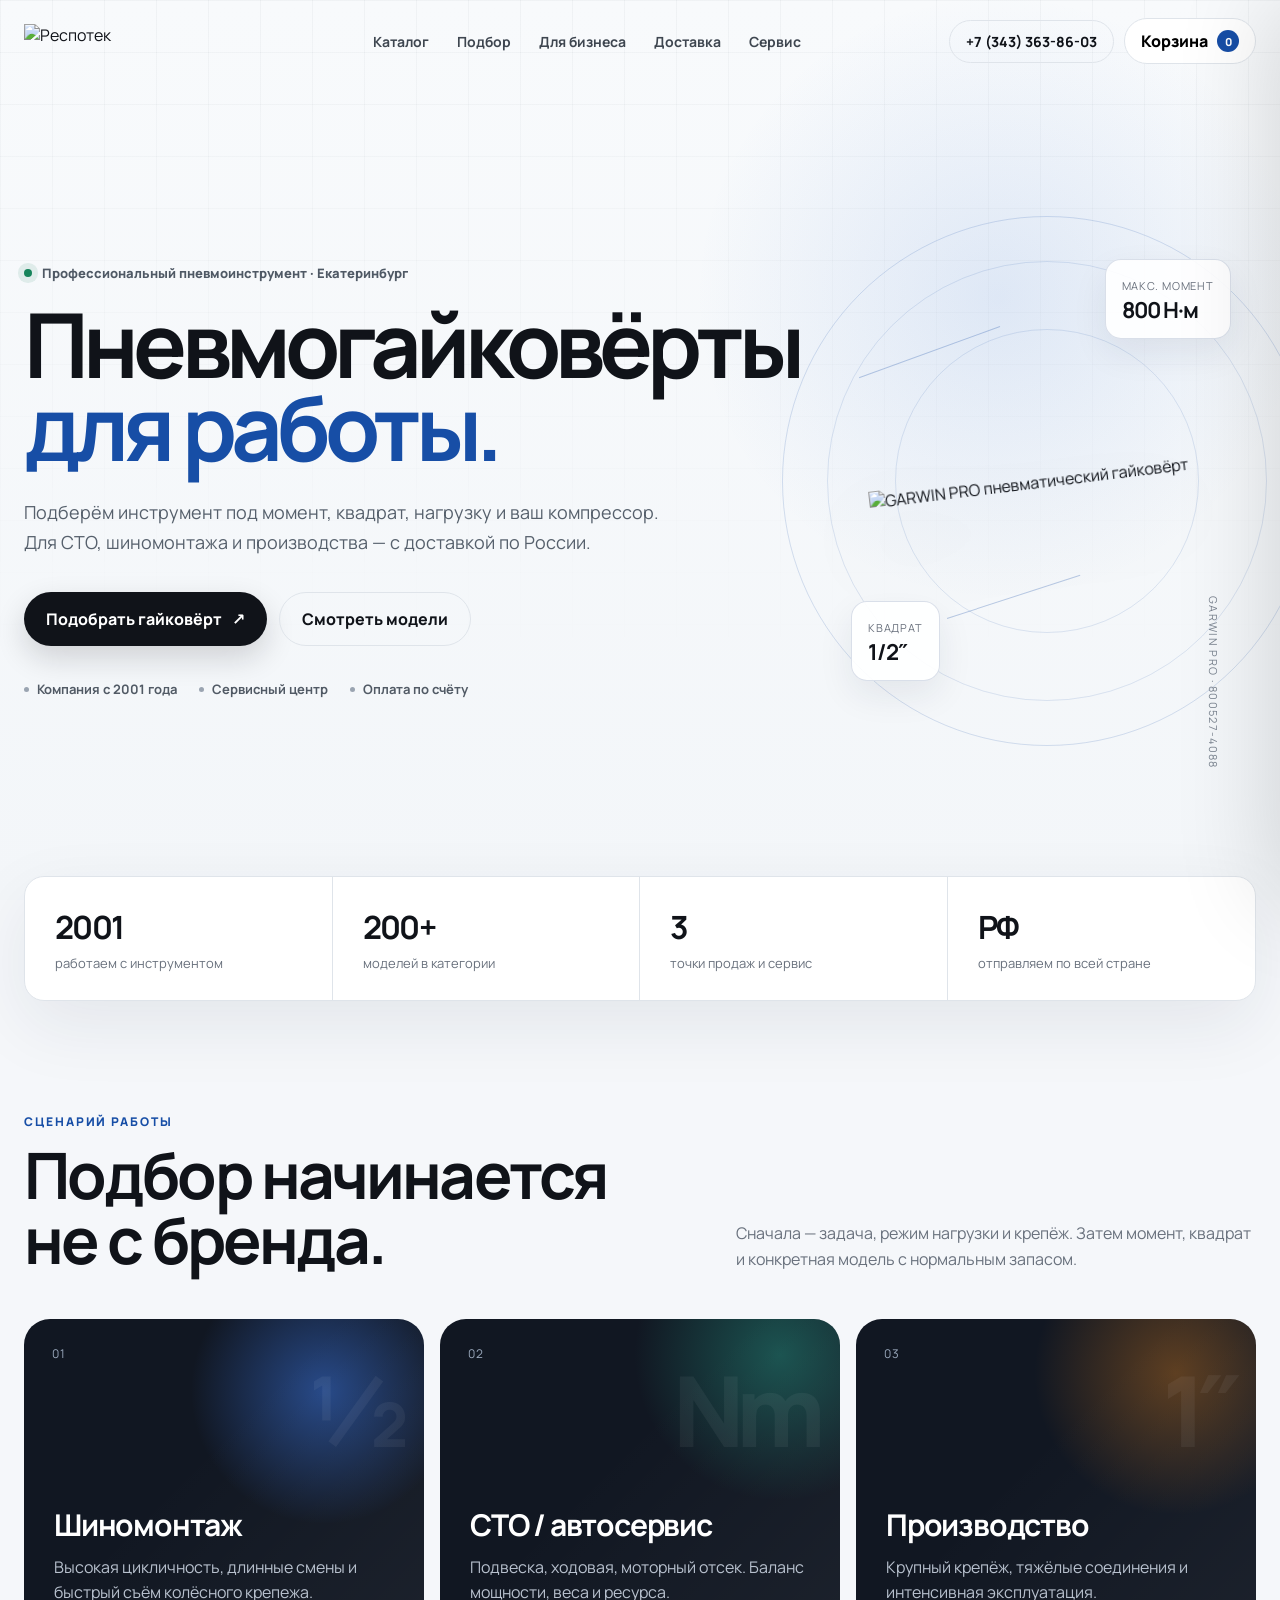
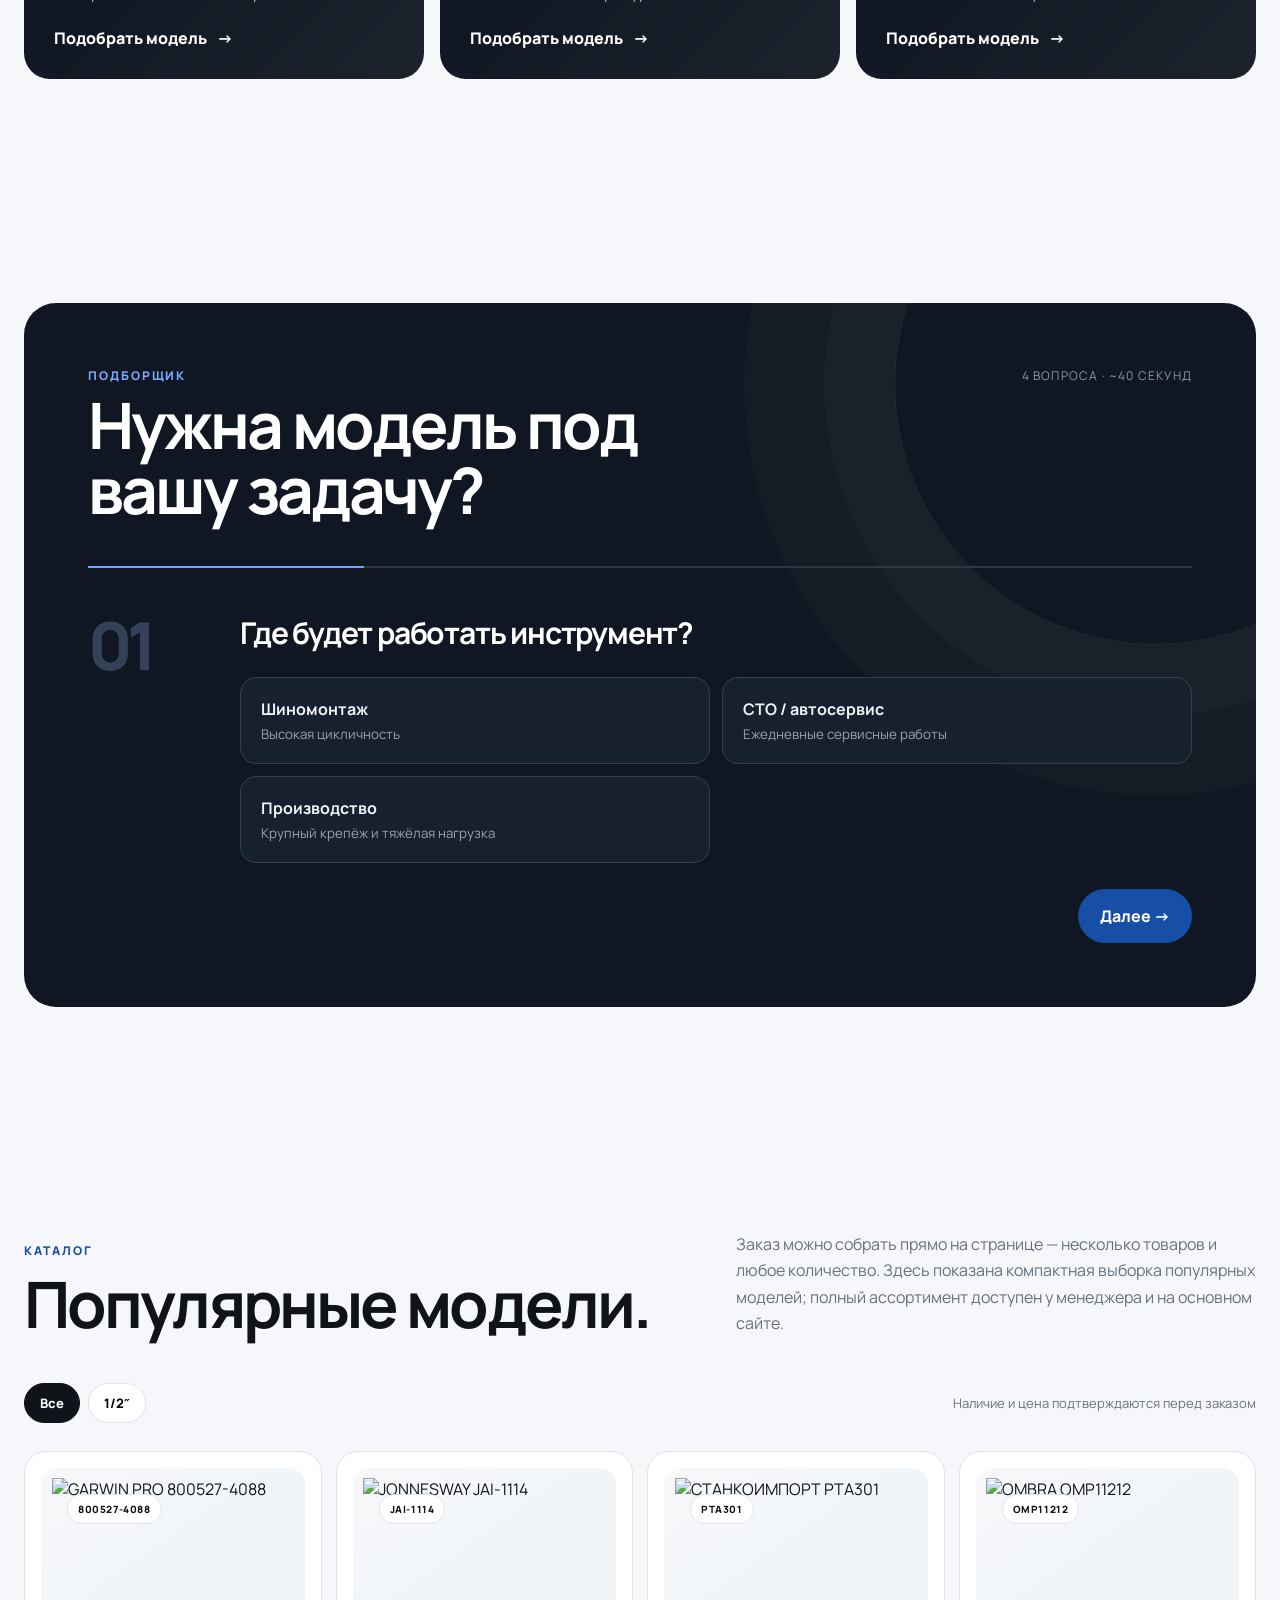
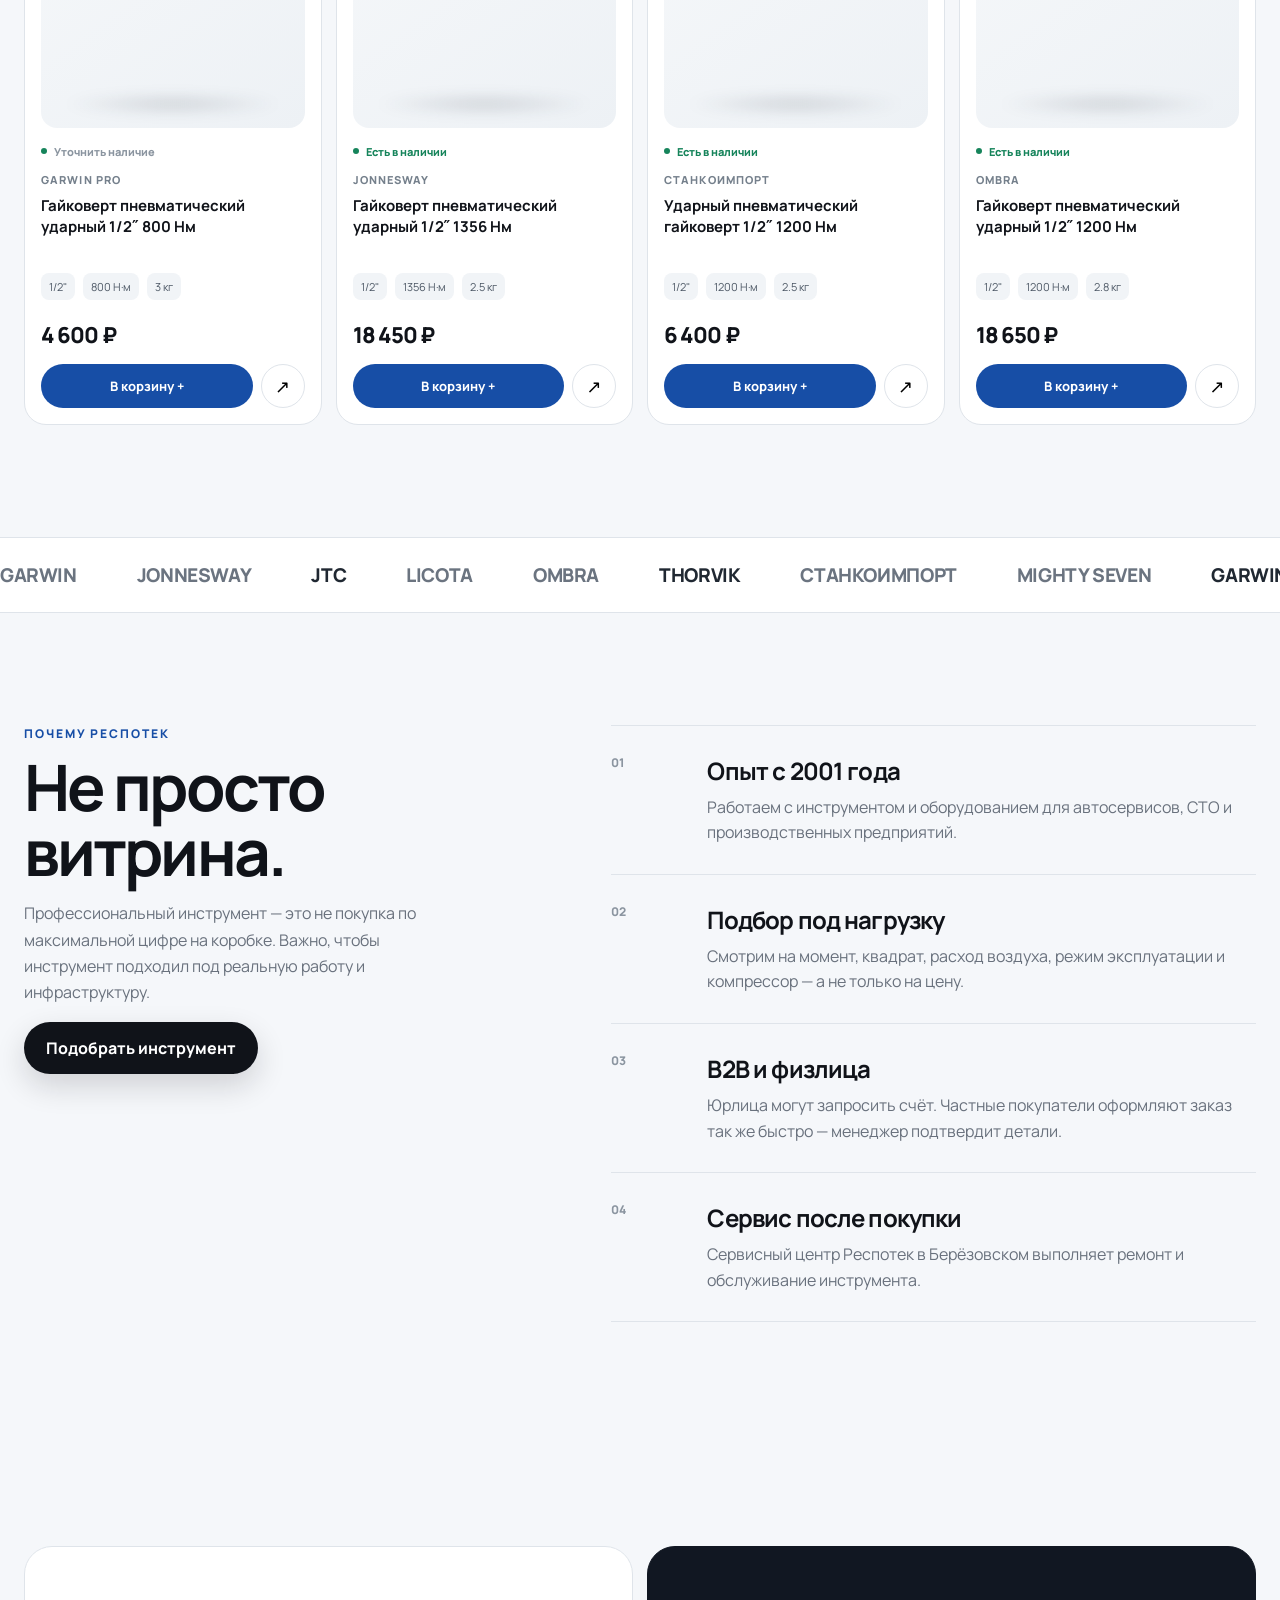
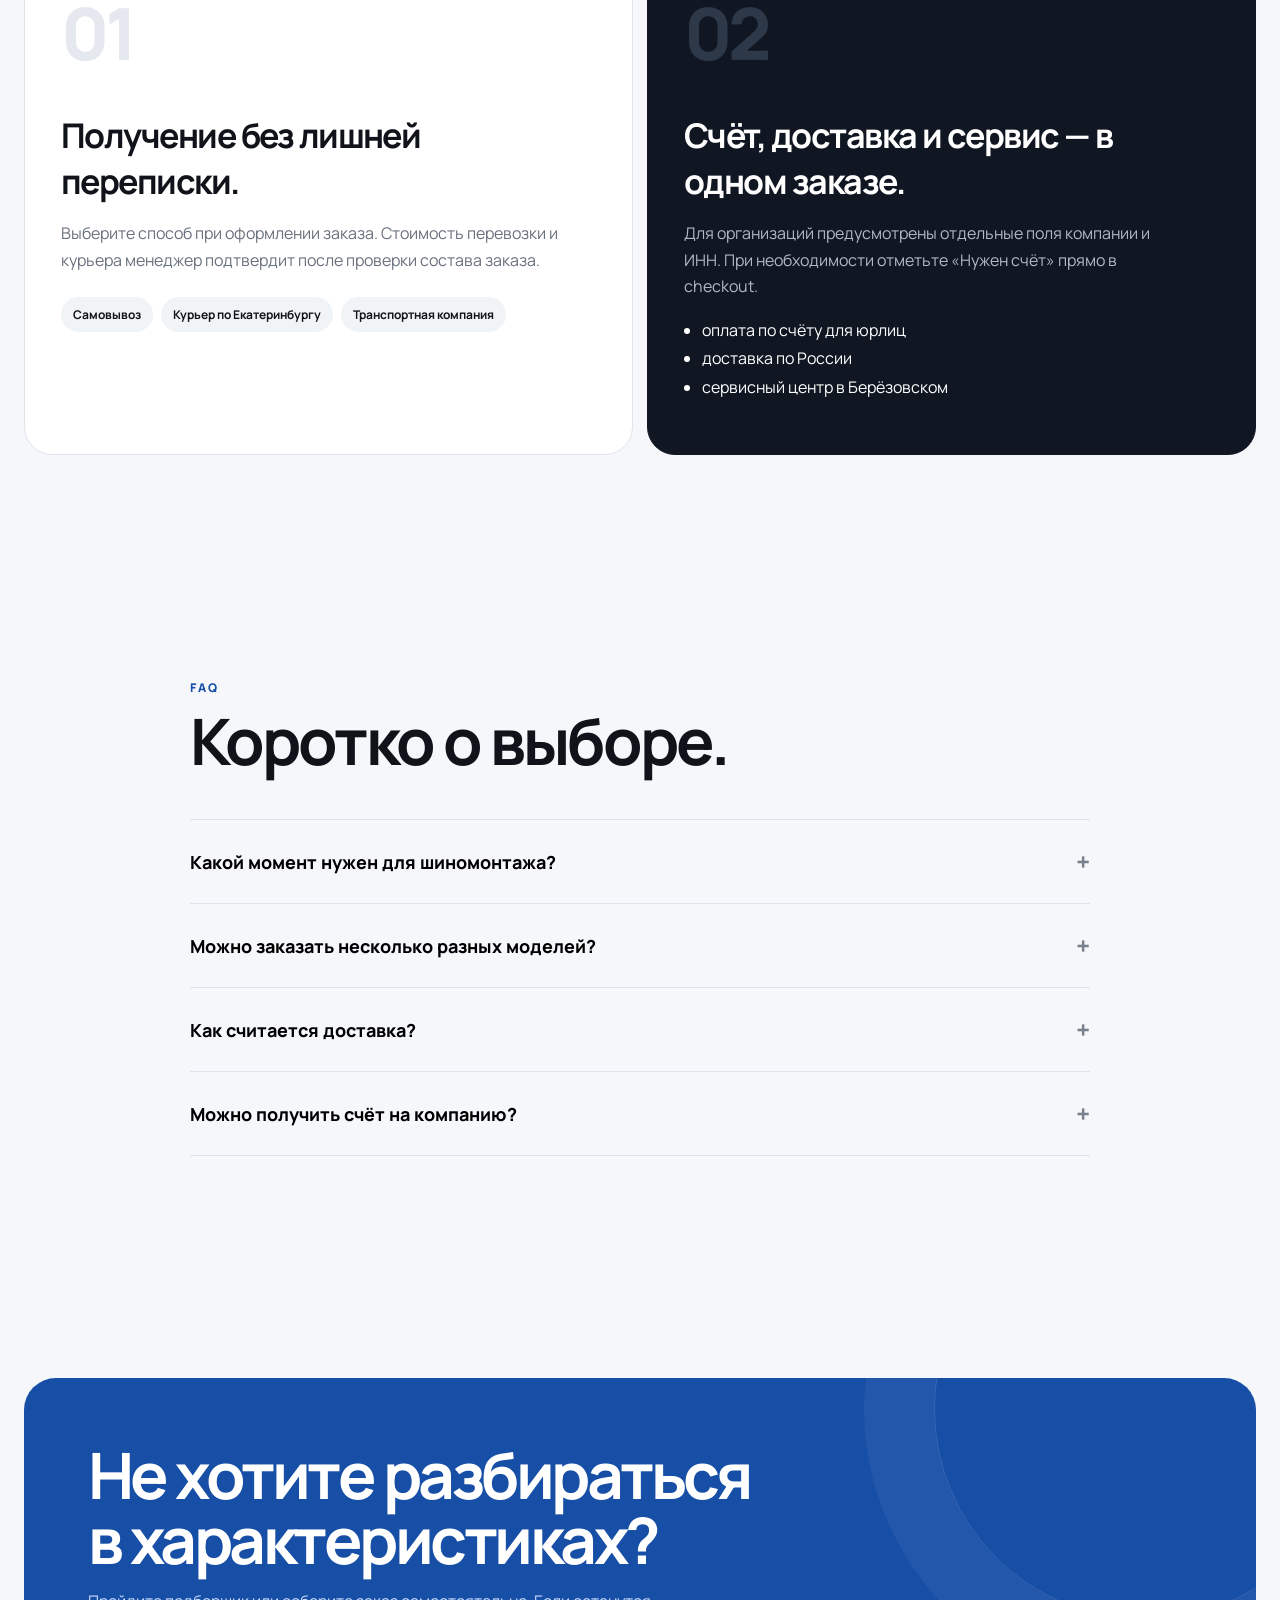
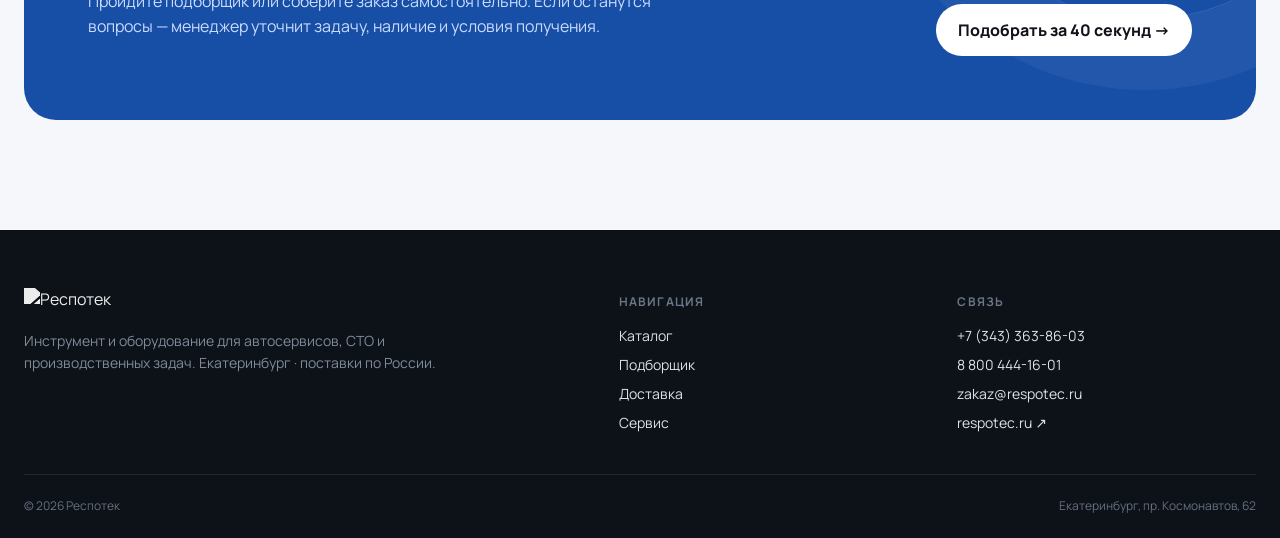
==== index-v2.html @ fa874c4f "Add lightweight v2 landing page" ====
<!doctype html>
<html lang="ru">
<head>
  <meta charset="utf-8">
  <meta name="viewport" content="width=device-width,initial-scale=1,viewport-fit=cover">
  <meta name="theme-color" content="#f5f7fa">
  <meta name="description" content="Пневмогайковёрты для СТО, шиномонтажа и производства. Подбор по моменту, квадрату и нагрузке. Респотек — с 2001 года.">
  <title>Пневмогайковёрты для профессиональной работы — Респотек</title>
  <link rel="preconnect" href="https://fonts.googleapis.com">
  <link rel="preconnect" href="https://fonts.gstatic.com" crossorigin>
  <link href="https://fonts.googleapis.com/css2?family=Manrope:wght@400;500;600;700;800&display=swap" rel="stylesheet">
  <link rel="stylesheet" href="v2.css?v=1">
</head>
<body>
  <header class="site-header" id="header">
    <div class="container header-row">
      <a href="#top" aria-label="Респотек"><img class="logo" src="https://respotec.ru/upload/CMax/6ab/kxvz2gpqhuf4oqn47p6lss56fytuywfl.png" alt="Респотек"></a>
      <nav class="nav" aria-label="Основная навигация">
        <a href="#catalog">Каталог</a><a href="#selector">Подбор</a><a href="#business">Для бизнеса</a><a href="#delivery">Доставка</a><a href="#service">Сервис</a>
      </nav>
      <div class="header-actions">
        <a class="btn small ghost" href="tel:+73433638603">+7 (343) 363-86-03</a>
        <button class="cart-btn" id="openCart" type="button" aria-label="Открыть корзину"><span class="cart-label">Корзина</span><span class="cart-count" id="cartCount">0</span></button>
        <button class="icon-btn menu-btn" id="menuBtn" type="button" aria-label="Меню">☰</button>
      </div>
    </div>
  </header>

  <main id="top">
    <section class="hero">
      <div class="container hero-grid">
        <div class="hero-copy">
          <div class="hero-kicker intro"><i></i>Профессиональный пневмоинструмент · Екатеринбург</div>
          <h1 class="intro i2">Пневмогайковёрты<br><span>для работы.</span></h1>
          <p class="hero-sub intro i3">Подберём инструмент под момент, квадрат, нагрузку и ваш компрессор. Для СТО, шиномонтажа и производства — с доставкой по России.</p>
          <div class="hero-actions intro i4">
            <a class="btn primary" href="#selector">Подобрать гайковёрт <span>↗</span></a>
            <a class="btn ghost" href="#catalog">Смотреть модели</a>
          </div>
          <div class="hero-proof intro i4"><span>Компания с 2001 года</span><span>Сервисный центр</span><span>Оплата по счёту</span></div>
        </div>
        <div class="hero-visual intro" aria-label="GARWIN PRO, пневмогайковёрт 1/2 дюйма">
          <div class="hero-orbit"></div>
          <div class="tech-line line1"></div><div class="tech-line line2"></div>
          <div class="tech-label tl-1"><small>Макс. момент</small><b>800 Н·м</b></div>
          <div class="tech-label tl-2"><small>Квадрат</small><b>1/2″</b></div>
          <img class="hero-product" src="https://respotec.ru/upload/iblock/362/y00v2ydqob04ylnr26zax6tfnoasv80i.jpg" alt="GARWIN PRO пневматический гайковёрт" fetchpriority="high">
          <div class="hero-note">GARWIN PRO · 800527-4088</div>
        </div>
      </div>
    </section>

    <div class="metrics reveal">
      <div class="container metric-shell">
        <div class="metric"><b>2001</b><span>работаем с инструментом</span></div>
        <div class="metric"><b>200+</b><span>моделей в категории</span></div>
        <div class="metric"><b>3</b><span>точки продаж и сервис</span></div>
        <div class="metric"><b>РФ</b><span>отправляем по всей стране</span></div>
      </div>
    </div>

    <section class="section" id="applications">
      <div class="container">
        <div class="section-head reveal"><div><div class="eyebrow">Сценарий работы</div><h2>Подбор начинается<br>не с бренда.</h2></div><p class="section-lead">Сначала — задача, режим нагрузки и крепёж. Затем момент, квадрат и конкретная модель с нормальным запасом.</p></div>
        <div class="use-grid">
          <a class="use-card reveal" href="#selector" data-preset="tire"><span class="use-index">01</span><span class="use-symbol">½</span><h3>Шиномонтаж</h3><p>Высокая цикличность, длинные смены и быстрый съём колёсного крепежа.</p><span class="link">Подобрать модель <i>→</i></span></a>
          <a class="use-card reveal" href="#selector" data-preset="sto"><span class="use-index">02</span><span class="use-symbol">Nm</span><h3>СТО / автосервис</h3><p>Подвеска, ходовая, моторный отсек. Баланс мощности, веса и ресурса.</p><span class="link">Подобрать модель <i>→</i></span></a>
          <a class="use-card reveal" href="#selector" data-preset="industry"><span class="use-index">03</span><span class="use-symbol">1″</span><h3>Производство</h3><p>Крупный крепёж, тяжёлые соединения и интенсивная эксплуатация.</p><span class="link">Подобрать модель <i>→</i></span></a>
        </div>
      </div>
    </section>

    <section class="section" id="selector">
      <div class="container">
        <div class="selector-wrap reveal">
          <div class="selector-top"><div><div class="eyebrow" style="color:#79a8ff">Подборщик</div><h2>Нужна модель под вашу задачу?</h2></div><div class="selector-meta">4 вопроса · ~40 секунд</div></div>
          <div class="progress"><span id="progressBar" style="width:25%"></span></div>
          <div class="selector-body" id="selectorBody"><div class="step-no" id="stepNo">01</div><div class="question"><h3 id="questionTitle"></h3><div class="choice-grid" id="choices"></div><div class="selector-actions"><button class="btn ghost" id="prevStep" type="button">← Назад</button><button class="btn blue" id="nextStep" type="button">Далее →</button></div></div></div>
          <div class="selector-results" id="selectorResults"><div class="section-head" style="margin-bottom:24px"><div><div class="eyebrow" style="color:#79a8ff">Результат</div><h2 style="font-size:38px">Подходящие модели</h2></div><p class="section-lead" style="color:#9ba8b8">Мы учитываем задачу, момент, квадрат и бюджет. Финальное наличие менеджер подтверждает перед оформлением.</p></div><div class="result-grid" id="resultGrid"></div><div style="margin-top:22px"><button class="btn ghost" id="restartSelector" type="button">Пройти ещё раз</button></div></div>
        </div>
      </div>
    </section>

    <section class="section" id="catalog">
      <div class="container">
        <div class="section-head reveal"><div><div class="eyebrow">Каталог</div><h2>Популярные модели.</h2></div><p class="section-lead">Заказ можно собрать прямо на странице — несколько товаров и любое количество. Полный ассортимент подключим из выгрузки после согласования v2.</p></div>
        <div class="catalog-toolbar reveal"><div class="chips" id="filterChips"><button class="chip active" data-filter="all">Все</button><button class="chip" data-filter='1/2"'>1/2″</button><button class="chip" data-filter='3/4"'>3/4″</button><button class="chip" data-filter='1"'>1″</button></div><div class="catalog-note">Цены — из выгрузки каталога</div></div>
        <div class="product-grid" id="productGrid"></div>
      </div>
    </section>

    <div class="brands" aria-label="Бренды в ассортименте"><div class="brand-track" id="brandTrack"><span>GARWIN</span><span>JONNESWAY</span><span>JTC</span><span>LICOTA</span><span>OMBRA</span><span>THORVIK</span><span>СТАНКОИМПОРТ</span><span>MIGHTY SEVEN</span><span>GARWIN</span><span>JONNESWAY</span><span>JTC</span><span>LICOTA</span><span>OMBRA</span><span>THORVIK</span><span>СТАНКОИМПОРТ</span><span>MIGHTY SEVEN</span></div></div>

    <section class="section" id="business">
      <div class="container why-grid">
        <div class="why-sticky reveal"><div class="eyebrow">Почему Респотек</div><h2>Не просто<br>витрина.</h2><p>Профессиональный инструмент — это не покупка по максимальной цифре на коробке. Важно, чтобы инструмент подходил под реальную работу и инфраструктуру.</p><a class="btn primary" href="#selector">Подобрать инструмент</a></div>
        <div class="fact-list">
          <article class="fact reveal"><div class="fact-no">01</div><div><h3>Опыт с 2001 года</h3><p>Работаем с инструментом и оборудованием для автосервисов, СТО и производственных предприятий.</p></div></article>
          <article class="fact reveal"><div class="fact-no">02</div><div><h3>Подбор под нагрузку</h3><p>Смотрим на момент, квадрат, расход воздуха, режим эксплуатации и компрессор — а не только на цену.</p></div></article>
          <article class="fact reveal"><div class="fact-no">03</div><div><h3>B2B и физлица</h3><p>Юрлица могут запросить счёт. Частные покупатели оформляют заказ так же быстро — менеджер подтвердит детали.</p></div></article>
          <article class="fact reveal"><div class="fact-no">04</div><div><h3>Сервис после покупки</h3><p>Сервисный центр Респотек в Берёзовском выполняет ремонт и обслуживание инструмента.</p></div></article>
        </div>
      </div>
    </section>

    <section class="section" id="delivery">
      <div class="container service-grid">
        <article class="service-card reveal"><div class="num">01</div><h3>Получение без лишней переписки.</h3><p>Выберите способ при оформлении заказа. Стоимость перевозки и курьера менеджер подтвердит после проверки состава заказа.</p><div class="delivery-pills"><span>Самовывоз</span><span>Курьер по Екатеринбургу</span><span>Транспортная компания</span></div></article>
        <article class="service-card dark reveal" id="service"><div class="num">02</div><h3>Счёт, доставка и сервис — в одном заказе.</h3><p>Для организаций предусмотрены отдельные поля компании и ИНН. При необходимости отметьте «Нужен счёт» прямо в checkout.</p><ul><li>оплата по счёту для юрлиц</li><li>доставка по России</li><li>сервисный центр в Берёзовском</li></ul></article>
      </div>
    </section>

    <section class="section">
      <div class="container faq">
        <div class="section-head reveal"><div><div class="eyebrow">FAQ</div><h2>Коротко о выборе.</h2></div></div>
        <div class="faq-item reveal"><button class="faq-q" type="button">Какой момент нужен для шиномонтажа?<i>+</i></button><div class="faq-a"><p>Зависит от типа транспорта и реальной нагрузки. Для легкового шиномонтажа важен не только максимальный момент, но и скорость, ресурс и масса инструмента. Подборщик помогает сузить выбор, а менеджер может проверить финальную модель.</p></div></div>
        <div class="faq-item reveal"><button class="faq-q" type="button">Можно заказать несколько разных моделей?<i>+</i></button><div class="faq-a"><p>Да. Добавляйте разные товары в корзину, меняйте количество каждой позиции и оформляйте единый заказ.</p></div></div>
        <div class="faq-item reveal"><button class="faq-q" type="button">Как считается доставка?<i>+</i></button><div class="faq-a"><p>Самовывоз — без стоимости доставки. Курьер по Екатеринбургу и транспортная компания пока подтверждаются менеджером после оформления. Следующий этап — подключение автоматического расчёта по весу и габаритам товаров.</p></div></div>
        <div class="faq-item reveal"><button class="faq-q" type="button">Можно получить счёт на компанию?<i>+</i></button><div class="faq-a"><p>Да. В оформлении выберите «Компания», укажите название и ИНН, затем отметьте «Нужен счёт на оплату».</p></div></div>
      </div>
    </section>

    <section class="final-cta">
      <div class="container cta-box reveal"><div><h2>Не хотите разбираться<br>в характеристиках?</h2><p>Пройдите подборщик или соберите заказ самостоятельно. Если останутся вопросы — менеджер уточнит задачу, наличие и условия получения.</p></div><a class="btn" href="#selector">Подобрать за 40 секунд →</a></div>
    </section>
  </main>

  <footer class="footer">
    <div class="container footer-grid">
      <div><img class="footer-logo" src="https://respotec.ru/upload/CMax/6ab/kxvz2gpqhuf4oqn47p6lss56fytuywfl.png" alt="Респотек"><p class="footer-copy">Инструмент и оборудование для автосервисов, СТО и производственных задач. Екатеринбург · поставки по России.</p></div>
      <div><h4>Навигация</h4><div class="footer-links"><a href="#catalog">Каталог</a><a href="#selector">Подборщик</a><a href="#delivery">Доставка</a><a href="#service">Сервис</a></div></div>
      <div><h4>Связь</h4><div class="footer-links"><a href="tel:+73433638603">+7 (343) 363-86-03</a><a href="tel:+78004441601">8 800 444-16-01</a><a href="mailto:zakaz@respotec.ru">zakaz@respotec.ru</a><a href="https://respotec.ru/" target="_blank" rel="noopener">respotec.ru ↗</a></div></div>
    </div>
    <div class="container footer-bottom"><span>© 2026 Респотек</span><span>Екатеринбург, пр. Космонавтов, 62</span></div>
  </footer>

  <div class="overlay" id="overlay"></div>
  <aside class="drawer" id="cartDrawer" aria-label="Корзина" aria-hidden="true">
    <div class="drawer-head"><h3>Ваш заказ</h3><button class="icon-btn" id="closeCart" type="button" aria-label="Закрыть">×</button></div>
    <div class="drawer-body" id="cartItems"></div>
    <div class="drawer-foot"><div class="cart-total"><span>Товары</span><b id="cartTotal">0 ₽</b></div><button class="btn primary full" id="checkoutBtn" type="button">Оформить заказ →</button></div>
  </aside>

  <div class="modal" id="checkoutModal" aria-hidden="true">
    <div class="modal-card">
      <div class="modal-head"><h3>Оформление заказа</h3><button class="icon-btn modal-close" type="button">×</button></div>
      <div class="modal-content checkout-grid">
        <form id="checkoutForm">
          <div class="form-section"><h4>Покупатель</h4><div class="seg"><button class="active" type="button" data-buyer="person">Физическое лицо</button><button type="button" data-buyer="company">Компания</button></div></div>
          <div class="field-grid legal-fields" id="legalFields"><div class="field"><label>Компания</label><input class="input" name="company" autocomplete="organization"></div><div class="field"><label>ИНН</label><input class="input" name="inn" inputmode="numeric"></div></div>
          <div class="form-section" style="margin-top:18px"><h4>Контакты</h4><div class="field-grid"><div class="field"><label>Имя</label><input class="input" name="name" required autocomplete="name"></div><div class="field"><label>Телефон</label><input class="input" name="phone" required autocomplete="tel"></div><div class="field"><label>Email</label><input class="input" type="email" name="email" required autocomplete="email"></div><div class="field"><label>Город</label><input class="input" name="city" required autocomplete="address-level2"></div></div></div>
          <div class="form-section"><h4>Получение</h4><div class="field"><label>Способ</label><select class="select" name="delivery" id="deliverySelect"><option>Самовывоз</option><option>Курьер по Екатеринбургу</option><option>Транспортная компания</option></select></div><div class="field" id="addressField" style="display:none;margin-top:10px"><label>Адрес / комментарий по получению</label><input class="input" name="address"></div><label class="check" id="invoiceCheck" style="display:none"><input type="checkbox" name="invoice"> <span>Нужен счёт на оплату</span></label></div>
          <div class="form-section"><div class="field"><label>Комментарий</label><textarea class="textarea" name="comment" placeholder="Например: удобное время для звонка"></textarea></div></div>
          <label class="check"><input type="checkbox" required> <span>Согласен на обработку персональных данных для оформления заказа.</span></label>
          <button class="btn primary full" type="submit" style="margin-top:18px">Оформить заказ</button>
          <div class="status" id="checkoutStatus">В этой версии заказ формируется как письмо на a.tokarev@respotec.ru. Автоматическую серверную отправку подключим отдельным этапом.</div>
        </form>
        <aside class="order-summary"><h4 style="margin:0 0 16px">Состав заказа</h4><div class="summary-items" id="summaryItems"></div><div class="summary-total"><span>Итого</span><b id="summaryTotal">0 ₽</b></div><p class="delivery-note">Стоимость доставки не включена: курьер и транспортная компания пока рассчитываются менеджером после проверки заказа.</p></aside>
      </div>
    </div>
  </div>

  <div class="modal" id="productModal" aria-hidden="true"><div class="modal-card"><div class="modal-head"><h3>Характеристики</h3><button class="icon-btn modal-close" type="button">×</button></div><div class="modal-content" id="productModalBody"></div></div></div>
  <div class="toast" id="toast">Добавлено в корзину</div>

  <script src="v2.js?v=1" defer></script>
</body>
</html>
---- v2.css ----
@import url("v2-css-1.css?v=1");
@import url("v2-css-2.css?v=1");
@import url("v2-css-3.css?v=1");
@import url("v2-css-4.css?v=1");
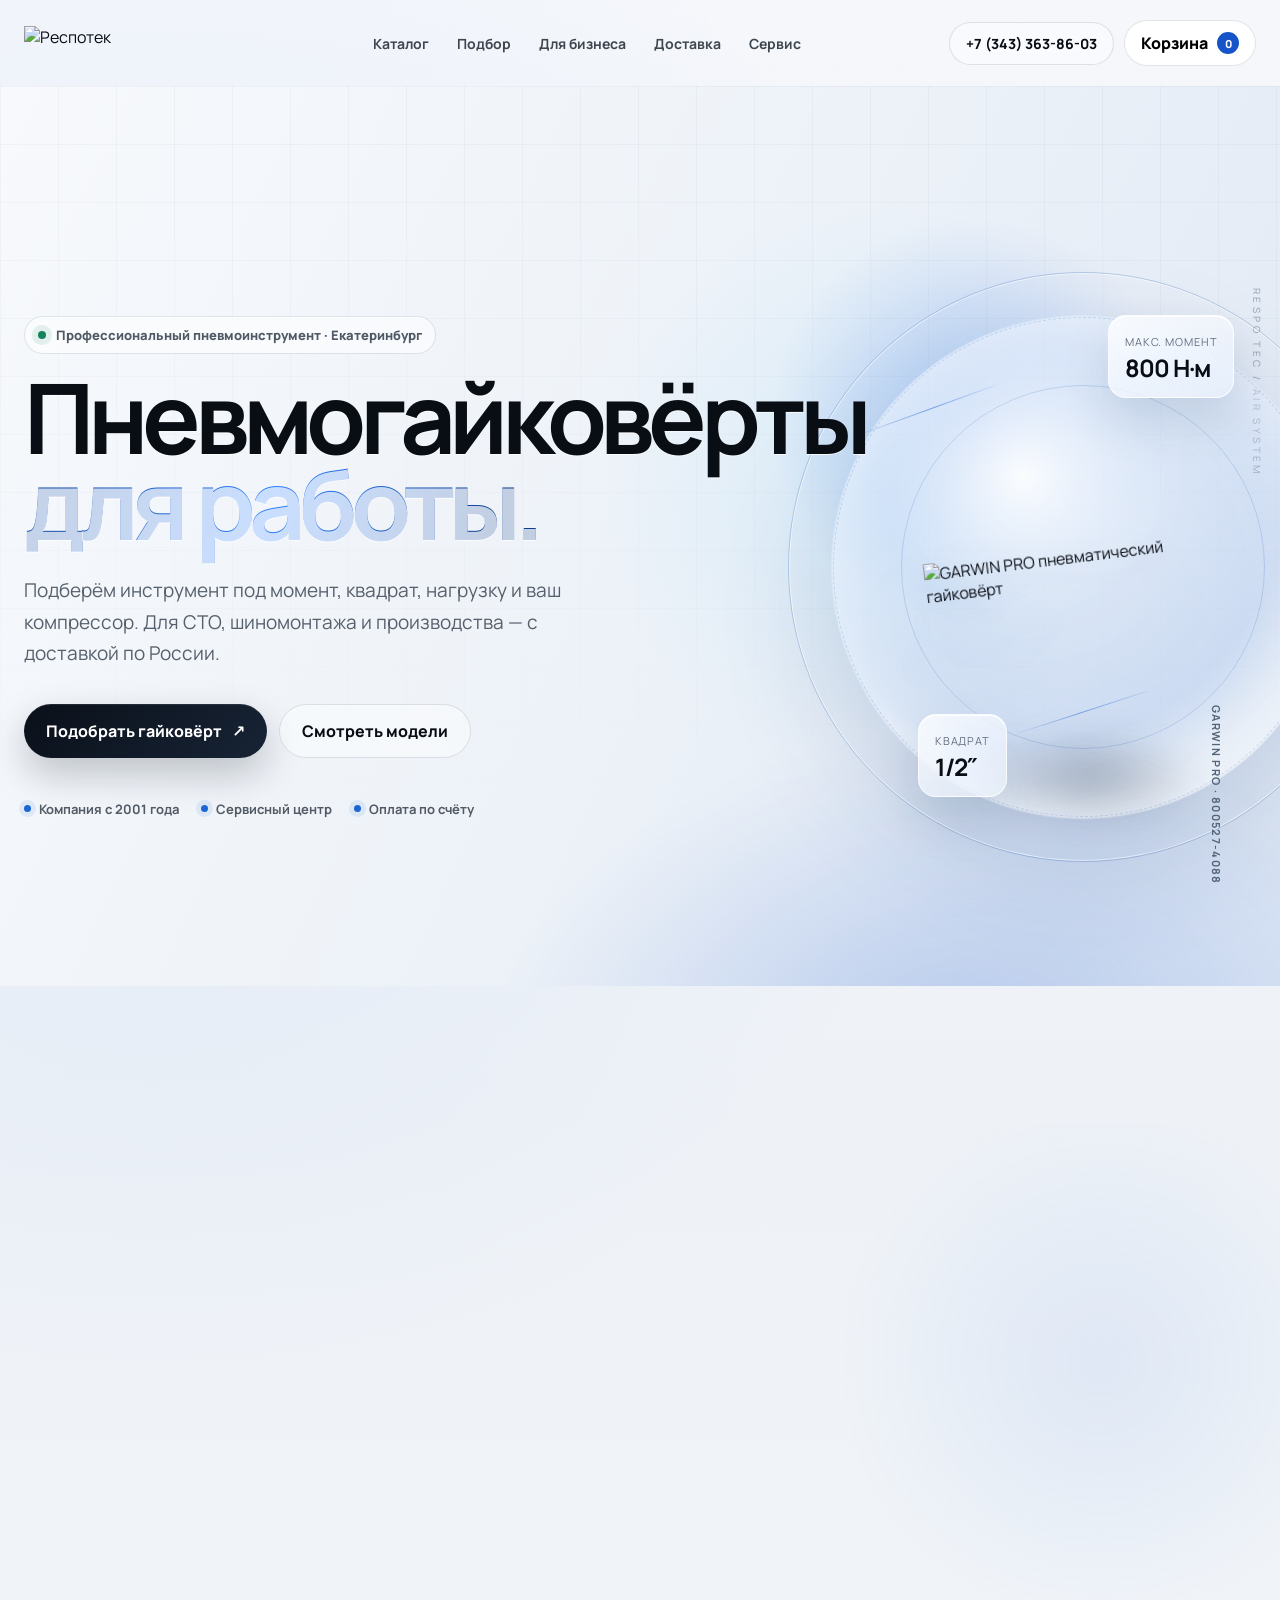
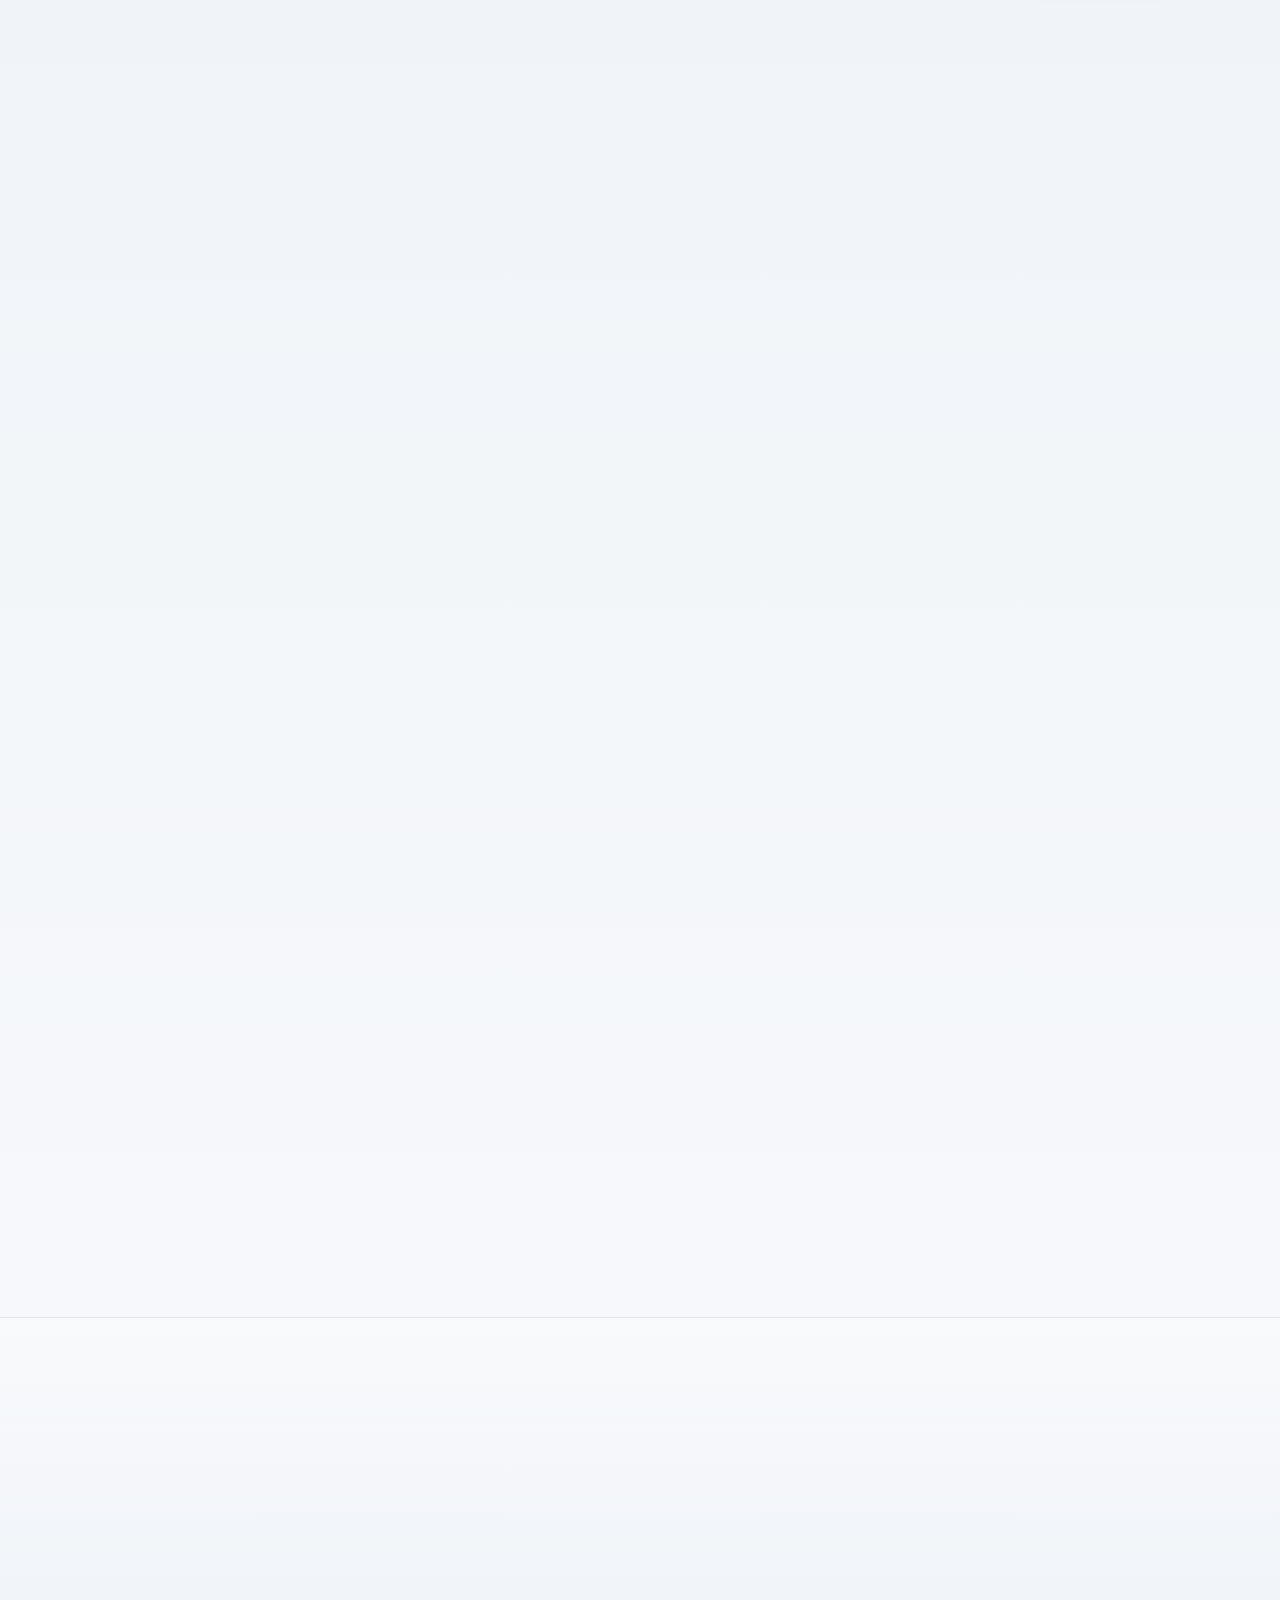
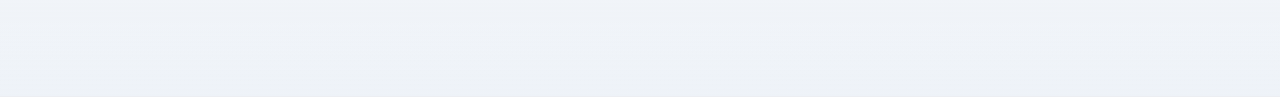
==== commit f480cf8a: "Refresh v2.1 assets and cache version" ====
--- a/index-v2.html
+++ b/index-v2.html
@@ -9,7 +9,7 @@
   <link rel="preconnect" href="https://fonts.googleapis.com">
   <link rel="preconnect" href="https://fonts.gstatic.com" crossorigin>
   <link href="https://fonts.googleapis.com/css2?family=Manrope:wght@400;500;600;700;800&display=swap" rel="stylesheet">
-  <link rel="stylesheet" href="v2.css?v=1">
+  <link rel="stylesheet" href="v2.css?v=4">
 </head>
 <body>
   <header class="site-header" id="header">
@@ -83,86 +83,4 @@
 
     <section class="section" id="catalog">
       <div class="container">
-        <div class="section-head reveal"><div><div class="eyebrow">Каталог</div><h2>Популярные модели.</h2></div><p class="section-lead">Заказ можно собрать прямо на странице — несколько товаров и любое количество. Полный ассортимент подключим из выгрузки после согласования v2.</p></div>
-        <div class="catalog-toolbar reveal"><div class="chips" id="filterChips"><button class="chip active" data-filter="all">Все</button><button class="chip" data-filter='1/2"'>1/2″</button><button class="chip" data-filter='3/4"'>3/4″</button><button class="chip" data-filter='1"'>1″</button></div><div class="catalog-note">Цены — из выгрузки каталога</div></div>
-        <div class="product-grid" id="productGrid"></div>
-      </div>
-    </section>
-
-    <div class="brands" aria-label="Бренды в ассортименте"><div class="brand-track" id="brandTrack"><span>GARWIN</span><span>JONNESWAY</span><span>JTC</span><span>LICOTA</span><span>OMBRA</span><span>THORVIK</span><span>СТАНКОИМПОРТ</span><span>MIGHTY SEVEN</span><span>GARWIN</span><span>JONNESWAY</span><span>JTC</span><span>LICOTA</span><span>OMBRA</span><span>THORVIK</span><span>СТАНКОИМПОРТ</span><span>MIGHTY SEVEN</span></div></div>
-
-    <section class="section" id="business">
-      <div class="container why-grid">
-        <div class="why-sticky reveal"><div class="eyebrow">Почему Респотек</div><h2>Не просто<br>витрина.</h2><p>Профессиональный инструмент — это не покупка по максимальной цифре на коробке. Важно, чтобы инструмент подходил под реальную работу и инфраструктуру.</p><a class="btn primary" href="#selector">Подобрать инструмент</a></div>
-        <div class="fact-list">
-          <article class="fact reveal"><div class="fact-no">01</div><div><h3>Опыт с 2001 года</h3><p>Работаем с инструментом и оборудованием для автосервисов, СТО и производственных предприятий.</p></div></article>
-          <article class="fact reveal"><div class="fact-no">02</div><div><h3>Подбор под нагрузку</h3><p>Смотрим на момент, квадрат, расход воздуха, режим эксплуатации и компрессор — а не только на цену.</p></div></article>
-          <article class="fact reveal"><div class="fact-no">03</div><div><h3>B2B и физлица</h3><p>Юрлица могут запросить счёт. Частные покупатели оформляют заказ так же быстро — менеджер подтвердит детали.</p></div></article>
-          <article class="fact reveal"><div class="fact-no">04</div><div><h3>Сервис после покупки</h3><p>Сервисный центр Респотек в Берёзовском выполняет ремонт и обслуживание инструмента.</p></div></article>
-        </div>
-      </div>
-    </section>
-
-    <section class="section" id="delivery">
-      <div class="container service-grid">
-        <article class="service-card reveal"><div class="num">01</div><h3>Получение без лишней переписки.</h3><p>Выберите способ при оформлении заказа. Стоимость перевозки и курьера менеджер подтвердит после проверки состава заказа.</p><div class="delivery-pills"><span>Самовывоз</span><span>Курьер по Екатеринбургу</span><span>Транспортная компания</span></div></article>
-        <article class="service-card dark reveal" id="service"><div class="num">02</div><h3>Счёт, доставка и сервис — в одном заказе.</h3><p>Для организаций предусмотрены отдельные поля компании и ИНН. При необходимости отметьте «Нужен счёт» прямо в checkout.</p><ul><li>оплата по счёту для юрлиц</li><li>доставка по России</li><li>сервисный центр в Берёзовском</li></ul></article>
-      </div>
-    </section>
-
-    <section class="section">
-      <div class="container faq">
-        <div class="section-head reveal"><div><div class="eyebrow">FAQ</div><h2>Коротко о выборе.</h2></div></div>
-        <div class="faq-item reveal"><button class="faq-q" type="button">Какой момент нужен для шиномонтажа?<i>+</i></button><div class="faq-a"><p>Зависит от типа транспорта и реальной нагрузки. Для легкового шиномонтажа важен не только максимальный момент, но и скорость, ресурс и масса инструмента. Подборщик помогает сузить выбор, а менеджер может проверить финальную модель.</p></div></div>
-        <div class="faq-item reveal"><button class="faq-q" type="button">Можно заказать несколько разных моделей?<i>+</i></button><div class="faq-a"><p>Да. Добавляйте разные товары в корзину, меняйте количество каждой позиции и оформляйте единый заказ.</p></div></div>
-        <div class="faq-item reveal"><button class="faq-q" type="button">Как считается доставка?<i>+</i></button><div class="faq-a"><p>Самовывоз — без стоимости доставки. Курьер по Екатеринбургу и транспортная компания пока подтверждаются менеджером после оформления. Следующий этап — подключение автоматического расчёта по весу и габаритам товаров.</p></div></div>
-        <div class="faq-item reveal"><button class="faq-q" type="button">Можно получить счёт на компанию?<i>+</i></button><div class="faq-a"><p>Да. В оформлении выберите «Компания», укажите название и ИНН, затем отметьте «Нужен счёт на оплату».</p></div></div>
-      </div>
-    </section>
-
-    <section class="final-cta">
-      <div class="container cta-box reveal"><div><h2>Не хотите разбираться<br>в характеристиках?</h2><p>Пройдите подборщик или соберите заказ самостоятельно. Если останутся вопросы — менеджер уточнит задачу, наличие и условия получения.</p></div><a class="btn" href="#selector">Подобрать за 40 секунд →</a></div>
-    </section>
-  </main>
-
-  <footer class="footer">
-    <div class="container footer-grid">
-      <div><img class="footer-logo" src="https://respotec.ru/upload/CMax/6ab/kxvz2gpqhuf4oqn47p6lss56fytuywfl.png" alt="Респотек"><p class="footer-copy">Инструмент и оборудование для автосервисов, СТО и производственных задач. Екатеринбург · поставки по России.</p></div>
-      <div><h4>Навигация</h4><div class="footer-links"><a href="#catalog">Каталог</a><a href="#selector">Подборщик</a><a href="#delivery">Доставка</a><a href="#service">Сервис</a></div></div>
-      <div><h4>Связь</h4><div class="footer-links"><a href="tel:+73433638603">+7 (343) 363-86-03</a><a href="tel:+78004441601">8 800 444-16-01</a><a href="mailto:zakaz@respotec.ru">zakaz@respotec.ru</a><a href="https://respotec.ru/" target="_blank" rel="noopener">respotec.ru ↗</a></div></div>
-    </div>
-    <div class="container footer-bottom"><span>© 2026 Респотек</span><span>Екатеринбург, пр. Космонавтов, 62</span></div>
-  </footer>
-
-  <div class="overlay" id="overlay"></div>
-  <aside class="drawer" id="cartDrawer" aria-label="Корзина" aria-hidden="true">
-    <div class="drawer-head"><h3>Ваш заказ</h3><button class="icon-btn" id="closeCart" type="button" aria-label="Закрыть">×</button></div>
-    <div class="drawer-body" id="cartItems"></div>
-    <div class="drawer-foot"><div class="cart-total"><span>Товары</span><b id="cartTotal">0 ₽</b></div><button class="btn primary full" id="checkoutBtn" type="button">Оформить заказ →</button></div>
-  </aside>
-
-  <div class="modal" id="checkoutModal" aria-hidden="true">
-    <div class="modal-card">
-      <div class="modal-head"><h3>Оформление заказа</h3><button class="icon-btn modal-close" type="button">×</button></div>
-      <div class="modal-content checkout-grid">
-        <form id="checkoutForm">
-          <div class="form-section"><h4>Покупатель</h4><div class="seg"><button class="active" type="button" data-buyer="person">Физическое лицо</button><button type="button" data-buyer="company">Компания</button></div></div>
-          <div class="field-grid legal-fields" id="legalFields"><div class="field"><label>Компания</label><input class="input" name="company" autocomplete="organization"></div><div class="field"><label>ИНН</label><input class="input" name="inn" inputmode="numeric"></div></div>
-          <div class="form-section" style="margin-top:18px"><h4>Контакты</h4><div class="field-grid"><div class="field"><label>Имя</label><input class="input" name="name" required autocomplete="name"></div><div class="field"><label>Телефон</label><input class="input" name="phone" required autocomplete="tel"></div><div class="field"><label>Email</label><input class="input" type="email" name="email" required autocomplete="email"></div><div class="field"><label>Город</label><input class="input" name="city" required autocomplete="address-level2"></div></div></div>
-          <div class="form-section"><h4>Получение</h4><div class="field"><label>Способ</label><select class="select" name="delivery" id="deliverySelect"><option>Самовывоз</option><option>Курьер по Екатеринбургу</option><option>Транспортная компания</option></select></div><div class="field" id="addressField" style="display:none;margin-top:10px"><label>Адрес / комментарий по получению</label><input class="input" name="address"></div><label class="check" id="invoiceCheck" style="display:none"><input type="checkbox" name="invoice"> <span>Нужен счёт на оплату</span></label></div>
-          <div class="form-section"><div class="field"><label>Комментарий</label><textarea class="textarea" name="comment" placeholder="Например: удобное время для звонка"></textarea></div></div>
-          <label class="check"><input type="checkbox" required> <span>Согласен на обработку персональных данных для оформления заказа.</span></label>
-          <button class="btn primary full" type="submit" style="margin-top:18px">Оформить заказ</button>
-          <div class="status" id="checkoutStatus">В этой версии заказ формируется как письмо на a.tokarev@respotec.ru. Автоматическую серверную отправку подключим отдельным этапом.</div>
-        </form>
-        <aside class="order-summary"><h4 style="margin:0 0 16px">Состав заказа</h4><div class="summary-items" id="summaryItems"></div><div class="summary-total"><span>Итого</span><b id="summaryTotal">0 ₽</b></div><p class="delivery-note">Стоимость доставки не включена: курьер и транспортная компания пока рассчитываются менеджером после проверки заказа.</p></aside>
-      </div>
-    </div>
-  </div>
-
-  <div class="modal" id="productModal" aria-hidden="true"><div class="modal-card"><div class="modal-head"><h3>Характеристики</h3><button class="icon-btn modal-close" type="button">×</button></div><div class="modal-content" id="productModalBody"></div></div></div>
-  <div class="toast" id="toast">Добавлено в корзину</div>
-
-  <script src="v2.js?v=1" defer></script>
-</body>
-</html>+        <div class="section-head reveal"><div><div class="eyebrow">Каталог</div><h2>Популярные модели.</h2></div><p class="section-lead">Заказ можно собрать прямо на странице —
--- a/v2.css
+++ b/v2.css
@@ -2,3 +2,4 @@
 @import url("v2-css-2.css?v=1");
 @import url("v2-css-3.css?v=1");
 @import url("v2-css-4.css?v=1");
+@import url("v2-premium.css?v=3");
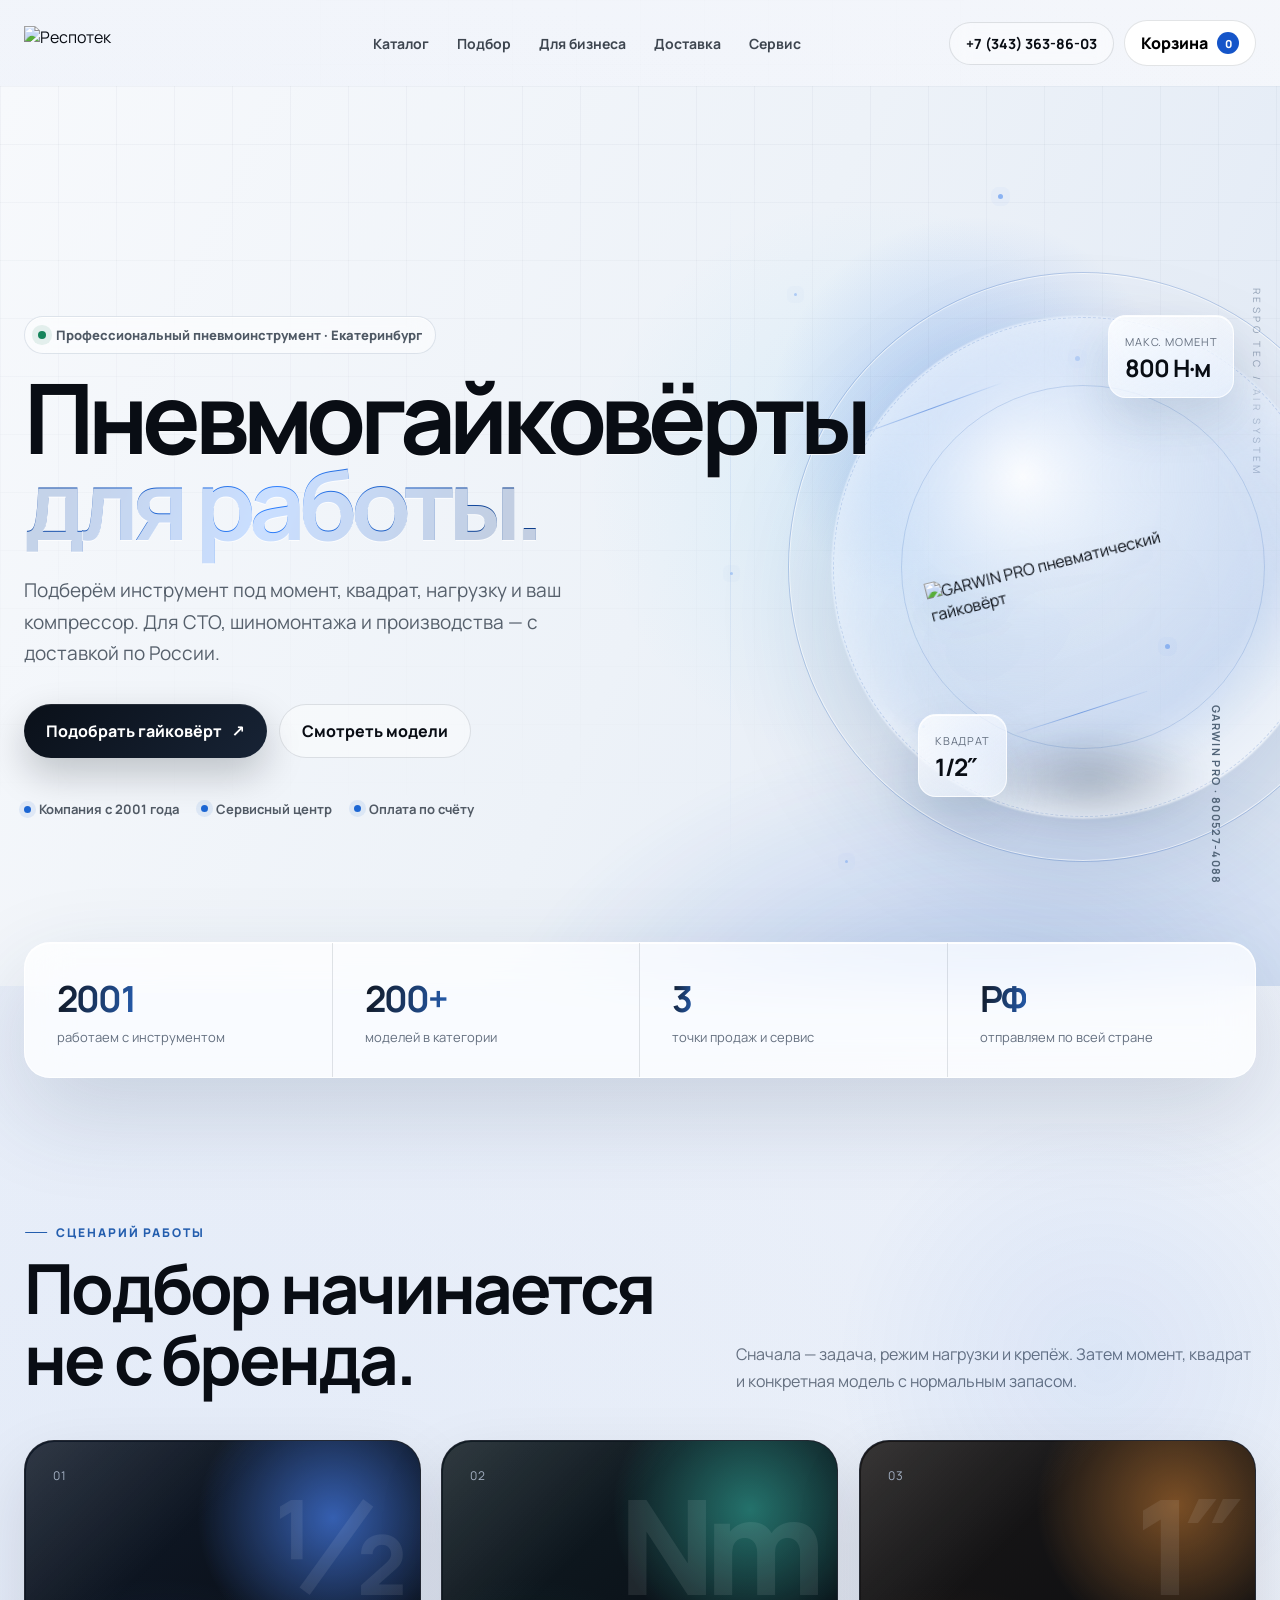
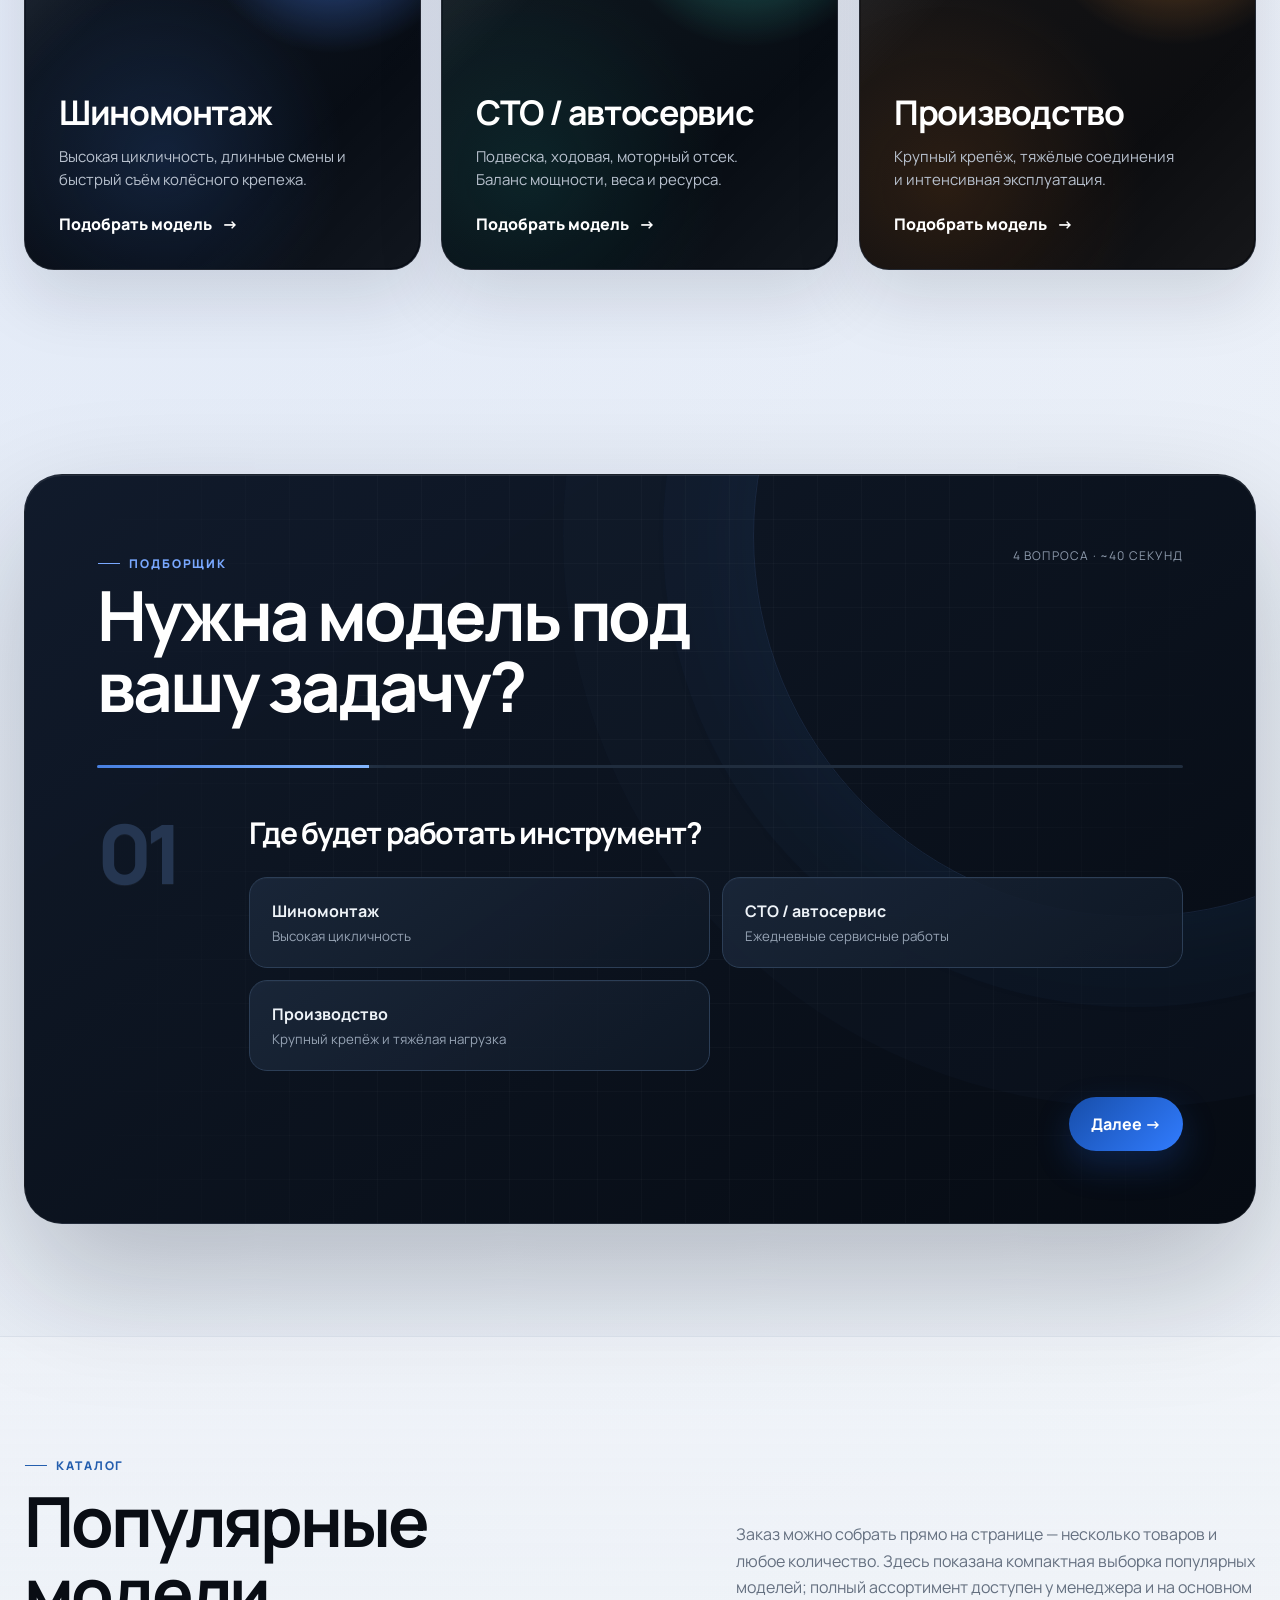
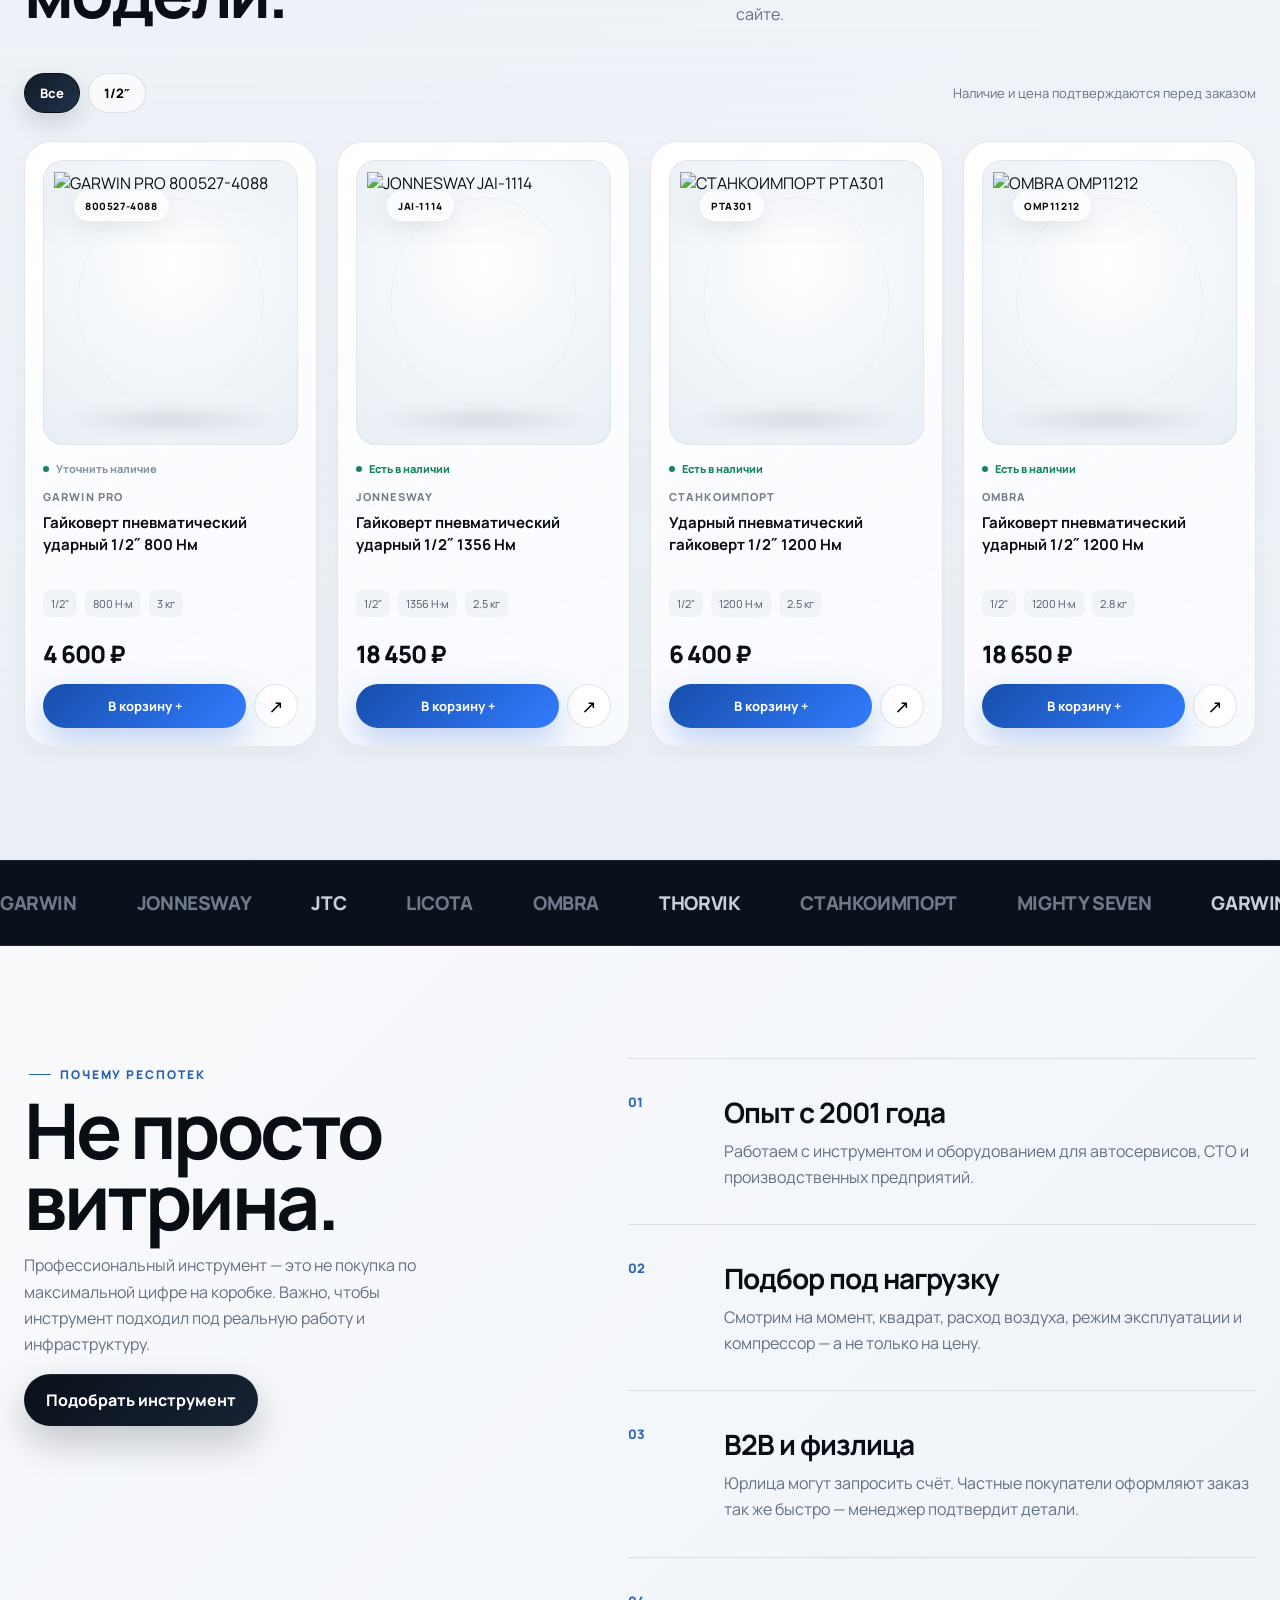
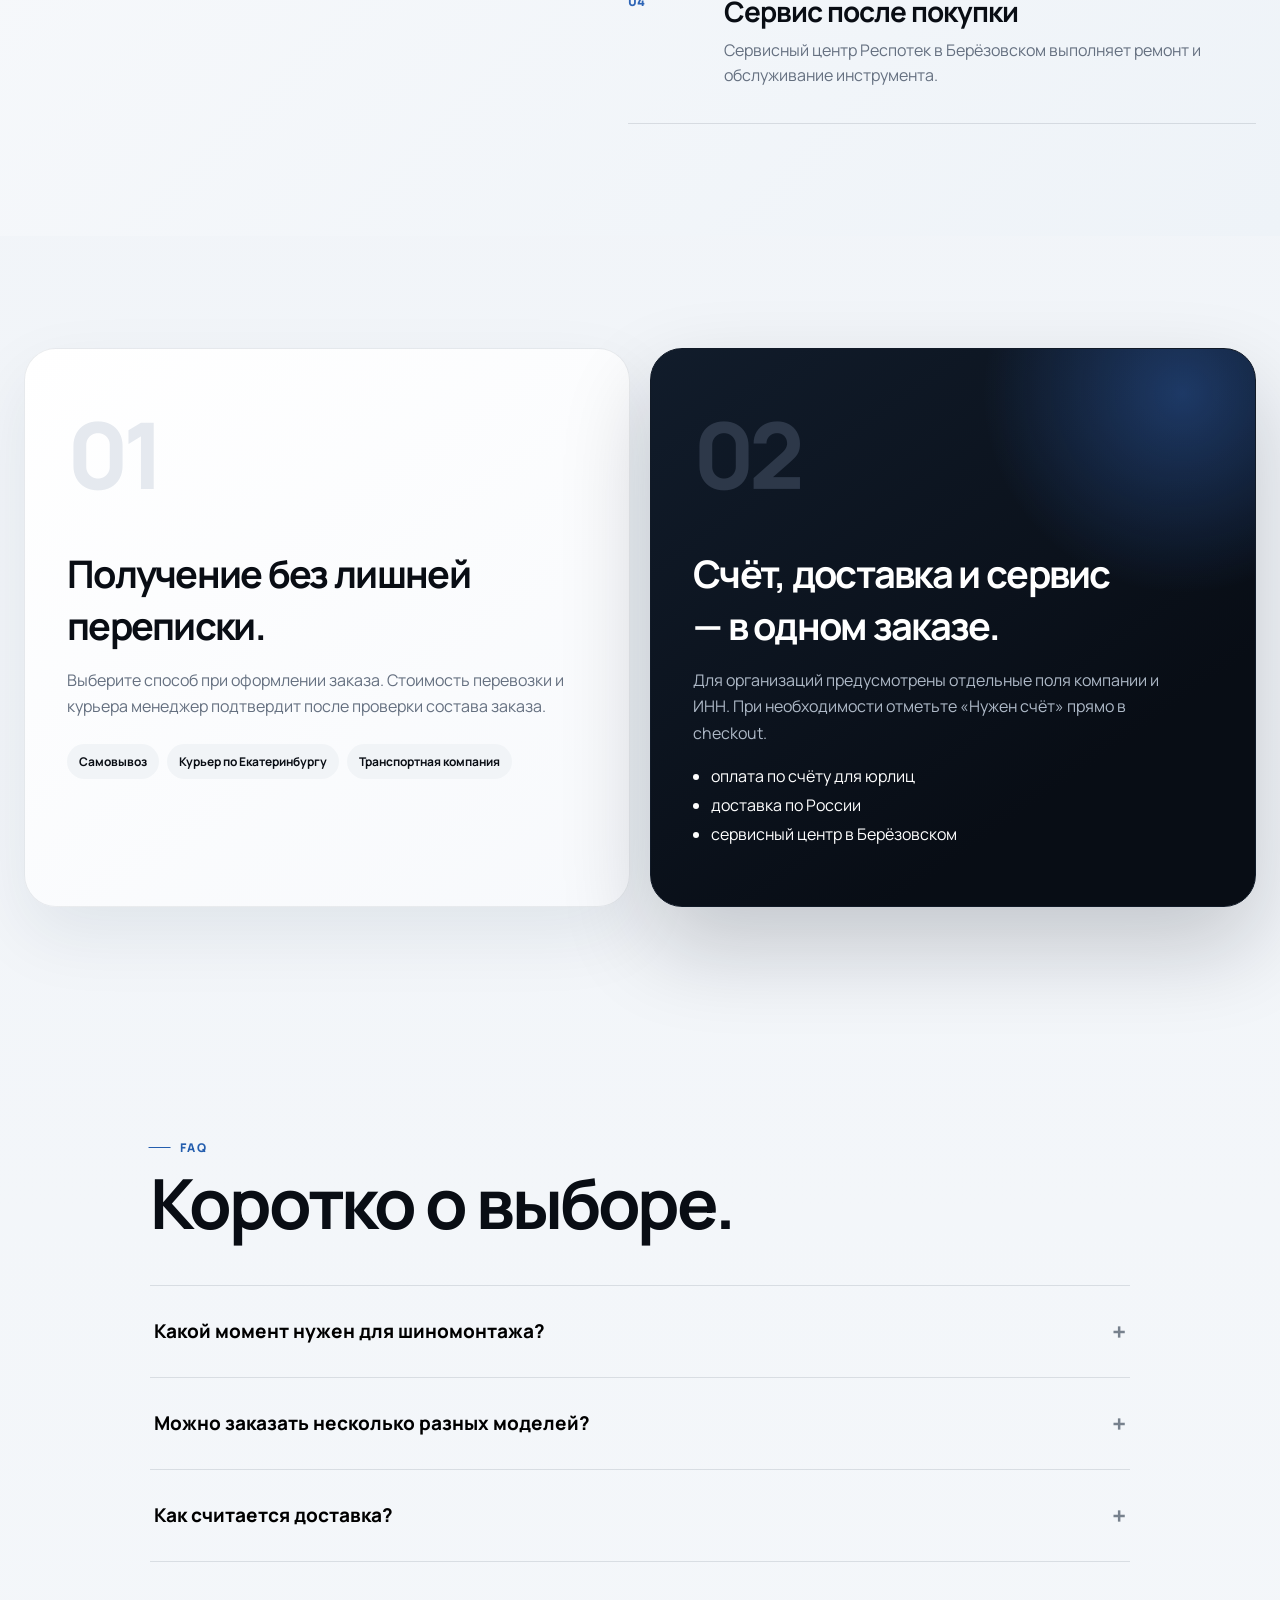
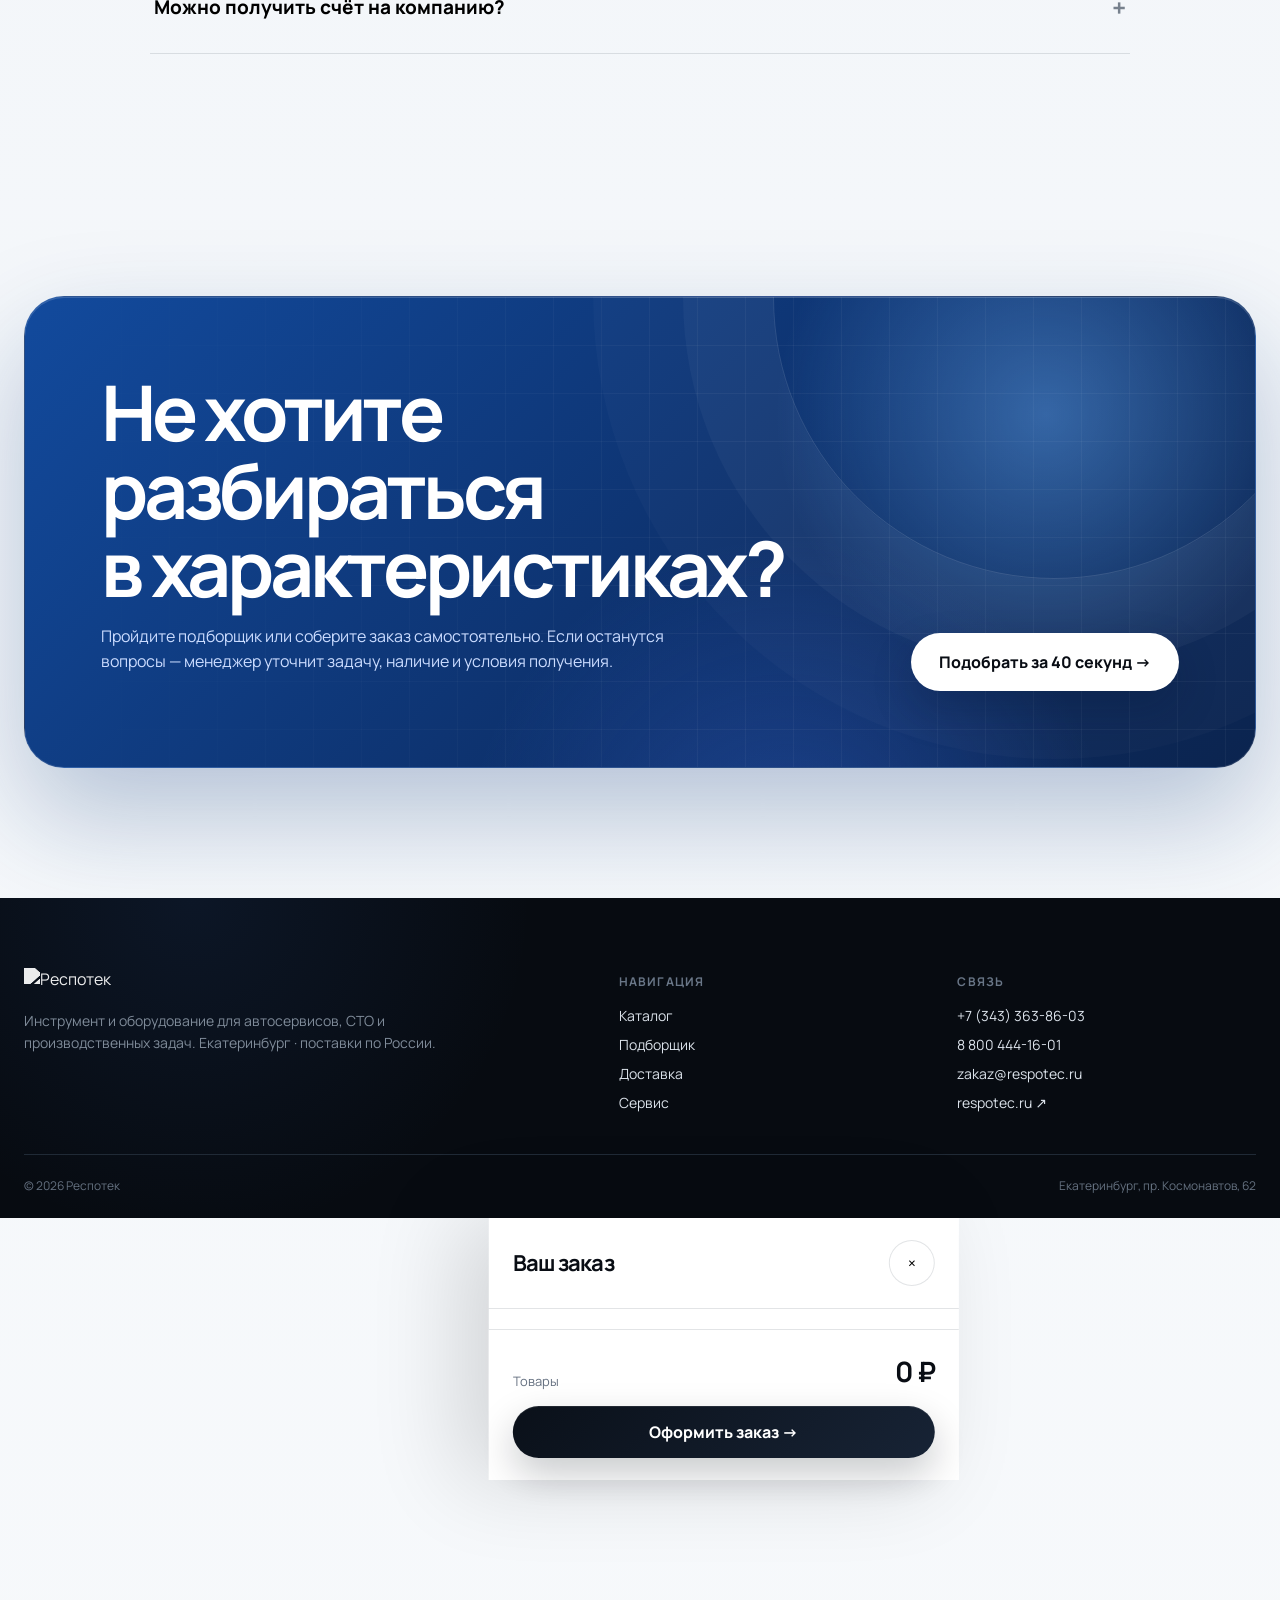
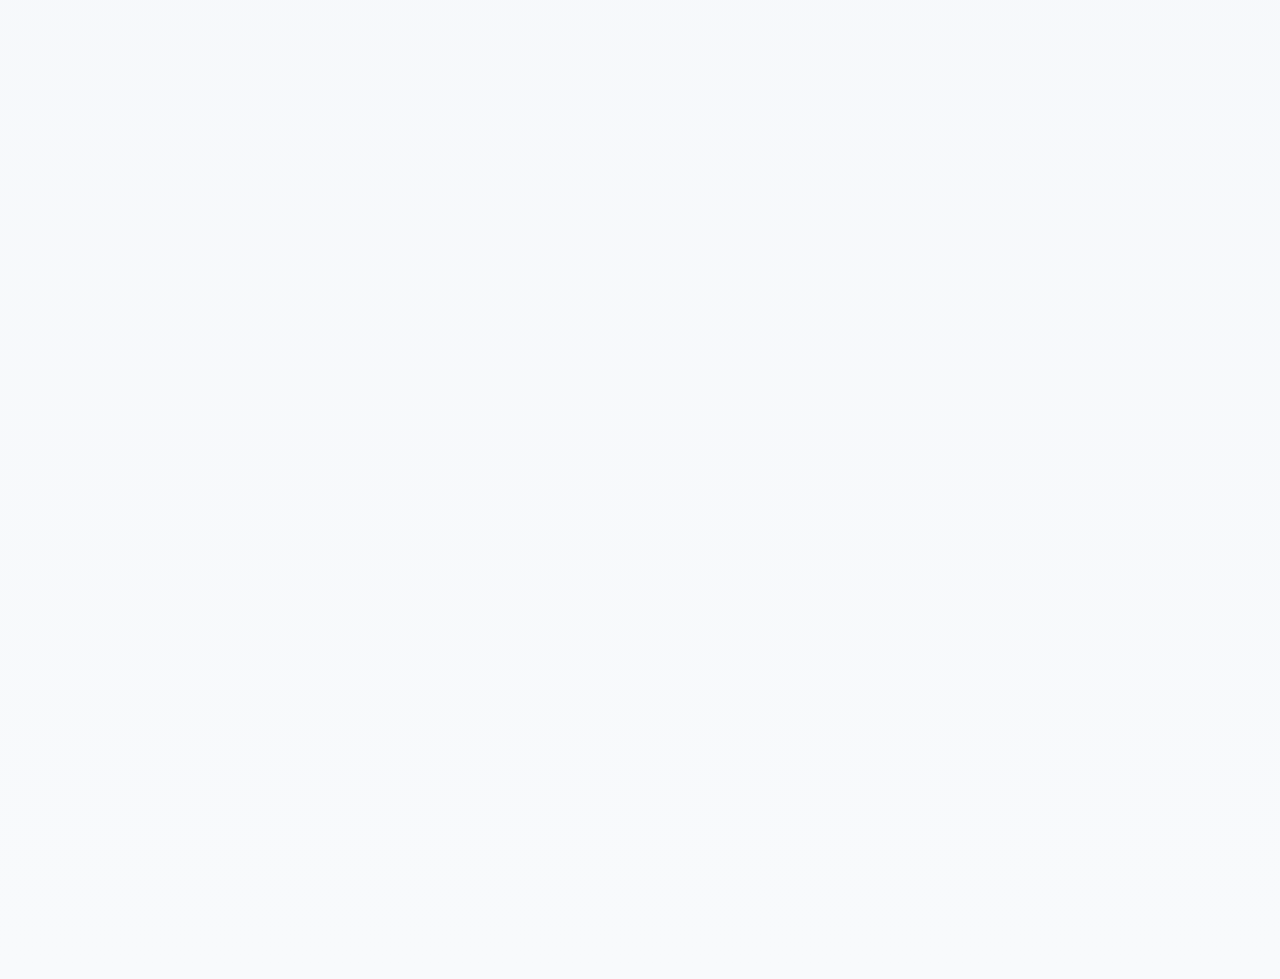
==== commit d2709253: "Restore full v2 HTML and keep safe motion fixes" ====
--- a/index-v2.html
+++ b/index-v2.html
@@ -9,7 +9,7 @@
   <link rel="preconnect" href="https://fonts.googleapis.com">
   <link rel="preconnect" href="https://fonts.gstatic.com" crossorigin>
   <link href="https://fonts.googleapis.com/css2?family=Manrope:wght@400;500;600;700;800&display=swap" rel="stylesheet">
-  <link rel="stylesheet" href="v2.css?v=4">
+  <link rel="stylesheet" href="v2.css?v=1">
 </head>
 <body>
   <header class="site-header" id="header">
@@ -83,4 +83,86 @@
 
     <section class="section" id="catalog">
       <div class="container">
-        <div class="section-head reveal"><div><div class="eyebrow">Каталог</div><h2>Популярные модели.</h2></div><p class="section-lead">Заказ можно собрать прямо на странице —+        <div class="section-head reveal"><div><div class="eyebrow">Каталог</div><h2>Популярные модели.</h2></div><p class="section-lead">Заказ можно собрать прямо на странице — несколько товаров и любое количество. Полный ассортимент подключим из выгрузки после согласования v2.</p></div>
+        <div class="catalog-toolbar reveal"><div class="chips" id="filterChips"><button class="chip active" data-filter="all">Все</button><button class="chip" data-filter='1/2"'>1/2″</button><button class="chip" data-filter='3/4"'>3/4″</button><button class="chip" data-filter='1"'>1″</button></div><div class="catalog-note">Цены — из выгрузки каталога</div></div>
+        <div class="product-grid" id="productGrid"></div>
+      </div>
+    </section>
+
+    <div class="brands" aria-label="Бренды в ассортименте"><div class="brand-track" id="brandTrack"><span>GARWIN</span><span>JONNESWAY</span><span>JTC</span><span>LICOTA</span><span>OMBRA</span><span>THORVIK</span><span>СТАНКОИМПОРТ</span><span>MIGHTY SEVEN</span><span>GARWIN</span><span>JONNESWAY</span><span>JTC</span><span>LICOTA</span><span>OMBRA</span><span>THORVIK</span><span>СТАНКОИМПОРТ</span><span>MIGHTY SEVEN</span></div></div>
+
+    <section class="section" id="business">
+      <div class="container why-grid">
+        <div class="why-sticky reveal"><div class="eyebrow">Почему Респотек</div><h2>Не просто<br>витрина.</h2><p>Профессиональный инструмент — это не покупка по максимальной цифре на коробке. Важно, чтобы инструмент подходил под реальную работу и инфраструктуру.</p><a class="btn primary" href="#selector">Подобрать инструмент</a></div>
+        <div class="fact-list">
+          <article class="fact reveal"><div class="fact-no">01</div><div><h3>Опыт с 2001 года</h3><p>Работаем с инструментом и оборудованием для автосервисов, СТО и производственных предприятий.</p></div></article>
+          <article class="fact reveal"><div class="fact-no">02</div><div><h3>Подбор под нагрузку</h3><p>Смотрим на момент, квадрат, расход воздуха, режим эксплуатации и компрессор — а не только на цену.</p></div></article>
+          <article class="fact reveal"><div class="fact-no">03</div><div><h3>B2B и физлица</h3><p>Юрлица могут запросить счёт. Частные покупатели оформляют заказ так же быстро — менеджер подтвердит детали.</p></div></article>
+          <article class="fact reveal"><div class="fact-no">04</div><div><h3>Сервис после покупки</h3><p>Сервисный центр Респотек в Берёзовском выполняет ремонт и обслуживание инструмента.</p></div></article>
+        </div>
+      </div>
+    </section>
+
+    <section class="section" id="delivery">
+      <div class="container service-grid">
+        <article class="service-card reveal"><div class="num">01</div><h3>Получение без лишней переписки.</h3><p>Выберите способ при оформлении заказа. Стоимость перевозки и курьера менеджер подтвердит после проверки состава заказа.</p><div class="delivery-pills"><span>Самовывоз</span><span>Курьер по Екатеринбургу</span><span>Транспортная компания</span></div></article>
+        <article class="service-card dark reveal" id="service"><div class="num">02</div><h3>Счёт, доставка и сервис — в одном заказе.</h3><p>Для организаций предусмотрены отдельные поля компании и ИНН. При необходимости отметьте «Нужен счёт» прямо в checkout.</p><ul><li>оплата по счёту для юрлиц</li><li>доставка по России</li><li>сервисный центр в Берёзовском</li></ul></article>
+      </div>
+    </section>
+
+    <section class="section">
+      <div class="container faq">
+        <div class="section-head reveal"><div><div class="eyebrow">FAQ</div><h2>Коротко о выборе.</h2></div></div>
+        <div class="faq-item reveal"><button class="faq-q" type="button">Какой момент нужен для шиномонтажа?<i>+</i></button><div class="faq-a"><p>Зависит от типа транспорта и реальной нагрузки. Для легкового шиномонтажа важен не только максимальный момент, но и скорость, ресурс и масса инструмента. Подборщик помогает сузить выбор, а менеджер может проверить финальную модель.</p></div></div>
+        <div class="faq-item reveal"><button class="faq-q" type="button">Можно заказать несколько разных моделей?<i>+</i></button><div class="faq-a"><p>Да. Добавляйте разные товары в корзину, меняйте количество каждой позиции и оформляйте единый заказ.</p></div></div>
+        <div class="faq-item reveal"><button class="faq-q" type="button">Как считается доставка?<i>+</i></button><div class="faq-a"><p>Самовывоз — без стоимости доставки. Курьер по Екатеринбургу и транспортная компания пока подтверждаются менеджером после оформления. Следующий этап — подключение автоматического расчёта по весу и габаритам товаров.</p></div></div>
+        <div class="faq-item reveal"><button class="faq-q" type="button">Можно получить счёт на компанию?<i>+</i></button><div class="faq-a"><p>Да. В оформлении выберите «Компания», укажите название и ИНН, затем отметьте «Нужен счёт на оплату».</p></div></div>
+      </div>
+    </section>
+
+    <section class="final-cta">
+      <div class="container cta-box reveal"><div><h2>Не хотите разбираться<br>в характеристиках?</h2><p>Пройдите подборщик или соберите заказ самостоятельно. Если останутся вопросы — менеджер уточнит задачу, наличие и условия получения.</p></div><a class="btn" href="#selector">Подобрать за 40 секунд →</a></div>
+    </section>
+  </main>
+
+  <footer class="footer">
+    <div class="container footer-grid">
+      <div><img class="footer-logo" src="https://respotec.ru/upload/CMax/6ab/kxvz2gpqhuf4oqn47p6lss56fytuywfl.png" alt="Респотек"><p class="footer-copy">Инструмент и оборудование для автосервисов, СТО и производственных задач. Екатеринбург · поставки по России.</p></div>
+      <div><h4>Навигация</h4><div class="footer-links"><a href="#catalog">Каталог</a><a href="#selector">Подборщик</a><a href="#delivery">Доставка</a><a href="#service">Сервис</a></div></div>
+      <div><h4>Связь</h4><div class="footer-links"><a href="tel:+73433638603">+7 (343) 363-86-03</a><a href="tel:+78004441601">8 800 444-16-01</a><a href="mailto:zakaz@respotec.ru">zakaz@respotec.ru</a><a href="https://respotec.ru/" target="_blank" rel="noopener">respotec.ru ↗</a></div></div>
+    </div>
+    <div class="container footer-bottom"><span>© 2026 Респотек</span><span>Екатеринбург, пр. Космонавтов, 62</span></div>
+  </footer>
+
+  <div class="overlay" id="overlay"></div>
+  <aside class="drawer" id="cartDrawer" aria-label="Корзина" aria-hidden="true">
+    <div class="drawer-head"><h3>Ваш заказ</h3><button class="icon-btn" id="closeCart" type="button" aria-label="Закрыть">×</button></div>
+    <div class="drawer-body" id="cartItems"></div>
+    <div class="drawer-foot"><div class="cart-total"><span>Товары</span><b id="cartTotal">0 ₽</b></div><button class="btn primary full" id="checkoutBtn" type="button">Оформить заказ →</button></div>
+  </aside>
+
+  <div class="modal" id="checkoutModal" aria-hidden="true">
+    <div class="modal-card">
+      <div class="modal-head"><h3>Оформление заказа</h3><button class="icon-btn modal-close" type="button">×</button></div>
+      <div class="modal-content checkout-grid">
+        <form id="checkoutForm">
+          <div class="form-section"><h4>Покупатель</h4><div class="seg"><button class="active" type="button" data-buyer="person">Физическое лицо</button><button type="button" data-buyer="company">Компания</button></div></div>
+          <div class="field-grid legal-fields" id="legalFields"><div class="field"><label>Компания</label><input class="input" name="company" autocomplete="organization"></div><div class="field"><label>ИНН</label><input class="input" name="inn" inputmode="numeric"></div></div>
+          <div class="form-section" style="margin-top:18px"><h4>Контакты</h4><div class="field-grid"><div class="field"><label>Имя</label><input class="input" name="name" required autocomplete="name"></div><div class="field"><label>Телефон</label><input class="input" name="phone" required autocomplete="tel"></div><div class="field"><label>Email</label><input class="input" type="email" name="email" required autocomplete="email"></div><div class="field"><label>Город</label><input class="input" name="city" required autocomplete="address-level2"></div></div></div>
+          <div class="form-section"><h4>Получение</h4><div class="field"><label>Способ</label><select class="select" name="delivery" id="deliverySelect"><option>Самовывоз</option><option>Курьер по Екатеринбургу</option><option>Транспортная компания</option></select></div><div class="field" id="addressField" style="display:none;margin-top:10px"><label>Адрес / комментарий по получению</label><input class="input" name="address"></div><label class="check" id="invoiceCheck" style="display:none"><input type="checkbox" name="invoice"> <span>Нужен счёт на оплату</span></label></div>
+          <div class="form-section"><div class="field"><label>Комментарий</label><textarea class="textarea" name="comment" placeholder="Например: удобное время для звонка"></textarea></div></div>
+          <label class="check"><input type="checkbox" required> <span>Согласен на обработку персональных данных для оформления заказа.</span></label>
+          <button class="btn primary full" type="submit" style="margin-top:18px">Оформить заказ</button>
+          <div class="status" id="checkoutStatus">В этой версии заказ формируется как письмо на a.tokarev@respotec.ru. Автоматическую серверную отправку подключим отдельным этапом.</div>
+        </form>
+        <aside class="order-summary"><h4 style="margin:0 0 16px">Состав заказа</h4><div class="summary-items" id="summaryItems"></div><div class="summary-total"><span>Итого</span><b id="summaryTotal">0 ₽</b></div><p class="delivery-note">Стоимость доставки не включена: курьер и транспортная компания пока рассчитываются менеджером после проверки заказа.</p></aside>
+      </div>
+    </div>
+  </div>
+
+  <div class="modal" id="productModal" aria-hidden="true"><div class="modal-card"><div class="modal-head"><h3>Характеристики</h3><button class="icon-btn modal-close" type="button">×</button></div><div class="modal-content" id="productModalBody"></div></div></div>
+  <div class="toast" id="toast">Добавлено в корзину</div>
+
+  <script src="v2.js?v=1" defer></script>
+</body>
+</html>
--- a/v2.css
+++ b/v2.css
@@ -3,3 +3,5 @@
 @import url("v2-css-3.css?v=1");
 @import url("v2-css-4.css?v=1");
 @import url("v2-premium.css?v=3");
+@import url("v2-hotfix.css?v=1");
+@import url("v2-reveal-safe.css?v=1");
